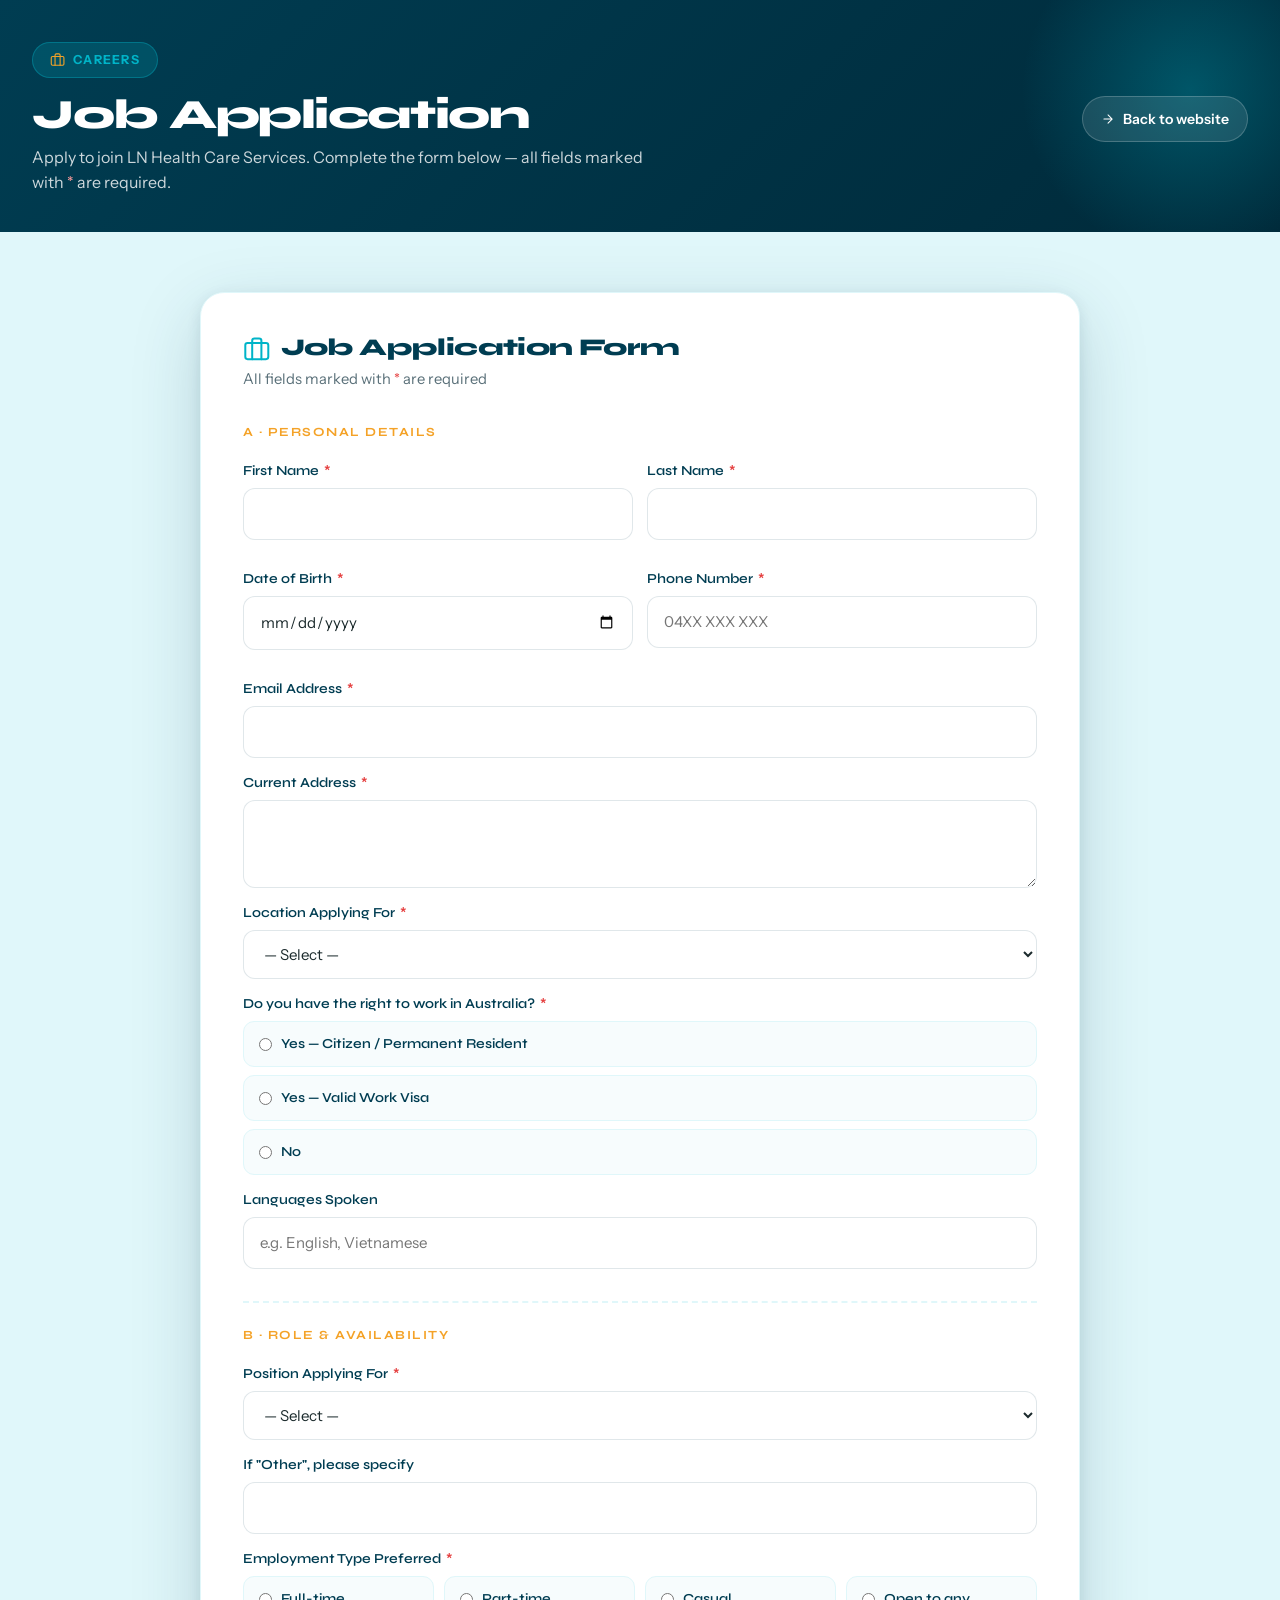
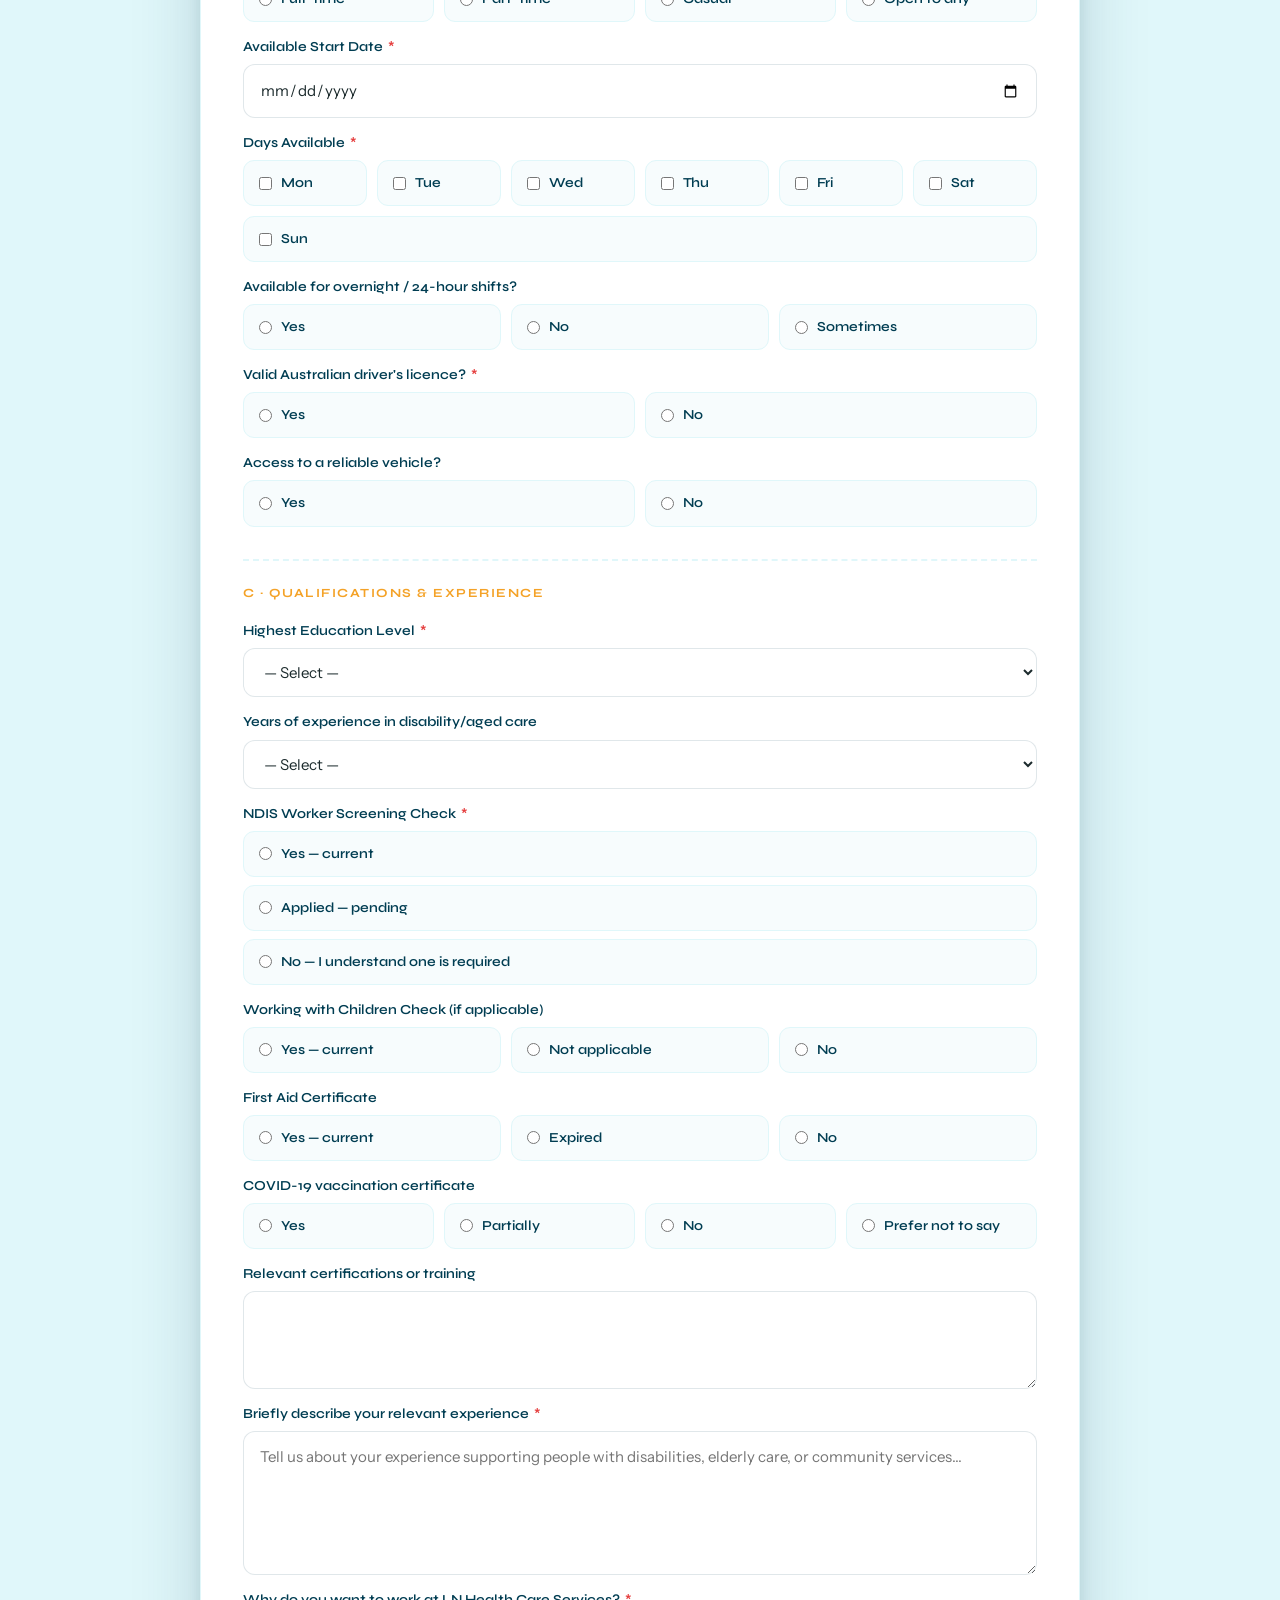
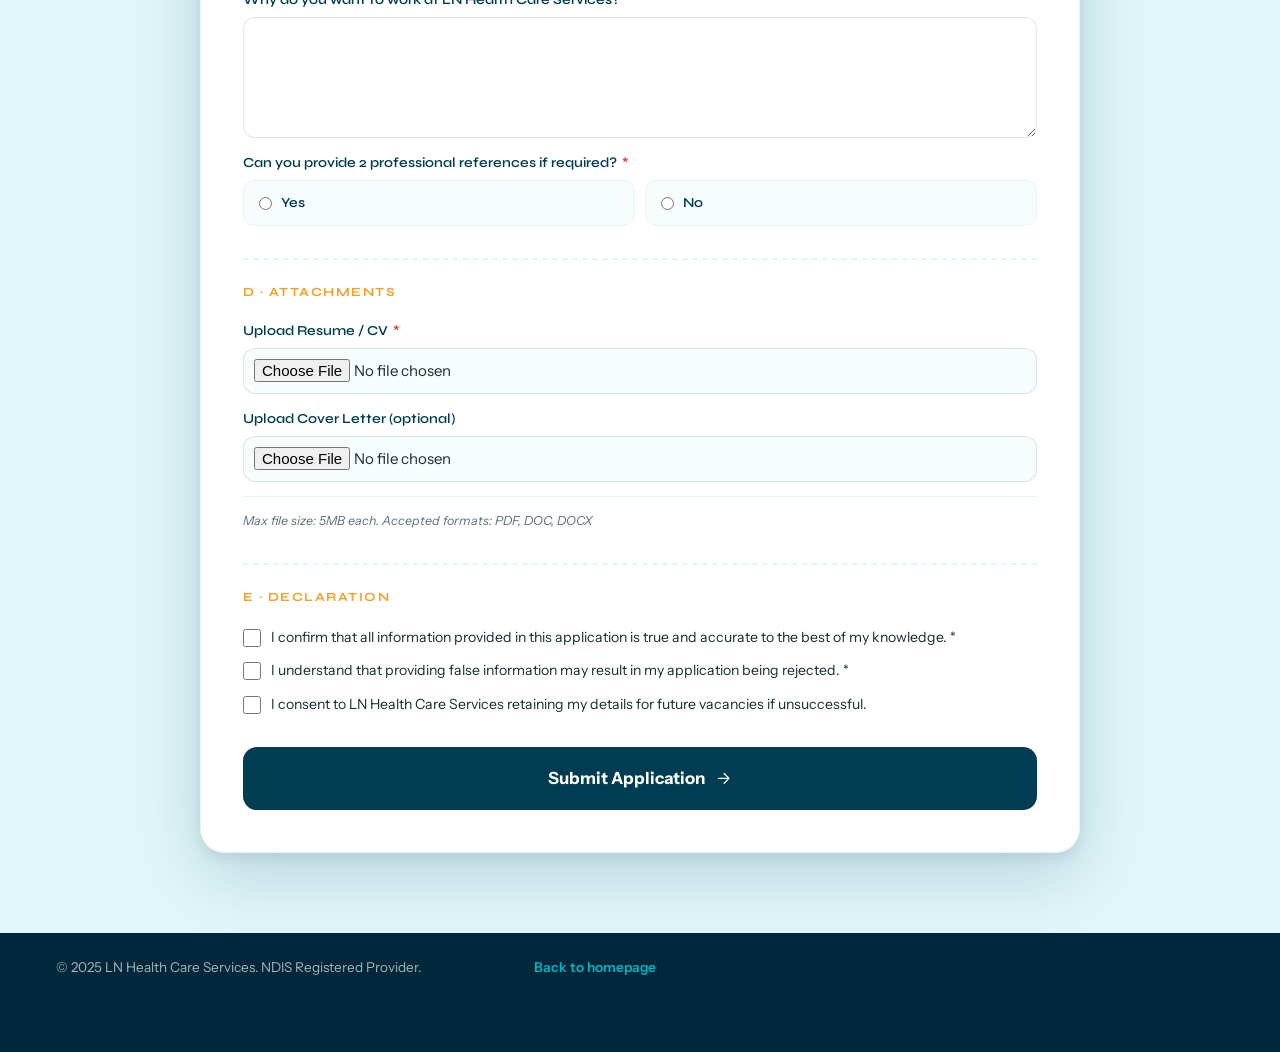
==== apply.html @ 15353b0a "logo colors added" ====
<!DOCTYPE html>
<html lang="en">
<head>
<meta charset="UTF-8" />
<meta name="viewport" content="width=device-width, initial-scale=1.0" />
<meta name="theme-color" content="#003D52" />
<title>Apply to LN Health Care Services | Job Application</title>
<meta name="description" content="Apply to join the LN Health Care Services team — NDIS support workers, coordinators and more across Darwin NT and Perth WA." />
<link rel="preconnect" href="https://fonts.googleapis.com" />
<link rel="preconnect" href="https://fonts.gstatic.com" crossorigin />
<link href="https://fonts.googleapis.com/css2?family=Syne:wght@700;800&family=Instrument+Sans:wght@400;500;600&display=swap" rel="stylesheet" />
<link rel="stylesheet" href="style.css" />
</head>
<body>

<svg class="sprite" aria-hidden="true" focusable="false" xmlns="http://www.w3.org/2000/svg">
  <defs>
    <symbol id="ic-arrow-right" viewBox="0 0 24 24" fill="none" stroke="currentColor" stroke-width="1.75" stroke-linecap="round" stroke-linejoin="round"><path d="M5 12h14M13 5l7 7-7 7"/></symbol>
    <symbol id="ic-arrow-left" viewBox="0 0 24 24" fill="none" stroke="currentColor" stroke-width="1.75" stroke-linecap="round" stroke-linejoin="round"><path d="M19 12H5M12 19l-7-7 7-7"/></symbol>
    <symbol id="ic-briefcase" viewBox="0 0 24 24" fill="none" stroke="currentColor" stroke-width="1.75" stroke-linecap="round" stroke-linejoin="round"><rect x="2" y="7" width="20" height="14" rx="2"/><path d="M16 21V5a2 2 0 0 0-2-2h-4a2 2 0 0 0-2 2v16"/></symbol>
    <symbol id="ic-check" viewBox="0 0 24 24" fill="none" stroke="currentColor" stroke-width="1.75" stroke-linecap="round" stroke-linejoin="round"><path d="M20 6 9 17l-5-5"/></symbol>
    <symbol id="ic-x" viewBox="0 0 24 24" fill="none" stroke="currentColor" stroke-width="1.75" stroke-linecap="round" stroke-linejoin="round"><path d="M18 6 6 18M6 6l12 12"/></symbol>
  </defs>
</svg>

<header class="page-header">
  <div class="container">
    <div>
      <span class="chip"><svg class="ic"><use href="#ic-briefcase"/></svg> Careers</span>
      <h1>Job Application</h1>
      <p>Apply to join LN Health Care Services. Complete the form below — all fields marked with <span style="color:#ff9d9d">*</span> are required.</p>
    </div>
    <a href="index.html" class="page-back"><svg class="ic"><use href="#ic-arrow-left"/></svg> Back to website</a>
  </div>
</header>

<main class="page-main">
  <div class="container">
    <div class="form-card">
      <h3><svg class="ic" style="color:var(--p);font-size:1.15em"><use href="#ic-briefcase"/></svg> Job Application Form</h3>
      <p class="form-sub">All fields marked with <span style="color:#e53e3e">*</span> are required</p>

      <form id="applicationForm"
            action="mailto:admin@lnhealthcareservices.com.au"
            method="POST"
            enctype="multipart/form-data"
            onsubmit="return submitApplication(event)"
            novalidate>
        <input type="hidden" name="_subject" value="New Job Application — LN Health Care Services" />
        <input type="hidden" name="_replyto" id="aRefEmail" value="" />

        <!-- Section A: Personal -->
        <div class="form-sect">
          <span class="form-sect-lbl">A · Personal Details</span>
          <div class="form-row">
            <div class="form-grp"><label>First Name <span class="req">*</span></label><input type="text" name="applicant_first_name" data-req="1" /></div>
            <div class="form-grp"><label>Last Name <span class="req">*</span></label><input type="text" name="applicant_last_name" data-req="1" /></div>
          </div>
          <div class="form-row">
            <div class="form-grp"><label>Date of Birth <span class="req">*</span></label><input type="date" name="applicant_dob" data-req="1" /></div>
            <div class="form-grp"><label>Phone Number <span class="req">*</span></label><input type="tel" name="applicant_phone" data-req="1" data-type="phone" placeholder="04XX XXX XXX" /></div>
          </div>
          <div class="form-grp"><label>Email Address <span class="req">*</span></label><input type="email" name="applicant_email" id="applicantEmailInput" data-req="1" data-type="email" /></div>
          <div class="form-grp"><label>Current Address <span class="req">*</span></label><textarea name="applicant_address" rows="2" data-req="1"></textarea></div>
          <div class="form-grp"><label>Location Applying For <span class="req">*</span></label>
            <select name="location_applying" data-req="1">
              <option value="">— Select —</option>
              <option>Darwin, NT</option>
              <option>Perth, WA</option>
              <option>Both</option>
            </select>
          </div>
          <div class="form-grp">
            <label>Do you have the right to work in Australia? <span class="req">*</span></label>
            <div class="radio-grp col" data-req-radio="right_to_work">
              <label class="opt-label"><input type="radio" name="right_to_work" value="Citizen / PR" /><span>Yes — Citizen / Permanent Resident</span></label>
              <label class="opt-label"><input type="radio" name="right_to_work" value="Work Visa" /><span>Yes — Valid Work Visa</span></label>
              <label class="opt-label"><input type="radio" name="right_to_work" value="No" /><span>No</span></label>
            </div>
          </div>
          <div class="form-grp"><label>Languages Spoken</label><input type="text" name="languages" placeholder="e.g. English, Vietnamese" /></div>
        </div>

        <!-- Section B: Role & Availability -->
        <div class="form-sect">
          <span class="form-sect-lbl">B · Role &amp; Availability</span>
          <div class="form-grp"><label>Position Applying For <span class="req">*</span></label>
            <select name="position" data-req="1">
              <option value="">— Select —</option>
              <option>Support Worker</option>
              <option>Support Coordinator</option>
              <option>Transport Support Worker</option>
              <option>SIL Support Worker</option>
              <option>Other — specify below</option>
            </select>
          </div>
          <div class="form-grp"><label>If "Other", please specify</label><input type="text" name="position_other" /></div>
          <div class="form-grp">
            <label>Employment Type Preferred <span class="req">*</span></label>
            <div class="radio-grp" data-req-radio="employment_type">
              <label class="opt-label"><input type="radio" name="employment_type" value="Full-time" /><span>Full-time</span></label>
              <label class="opt-label"><input type="radio" name="employment_type" value="Part-time" /><span>Part-time</span></label>
              <label class="opt-label"><input type="radio" name="employment_type" value="Casual" /><span>Casual</span></label>
              <label class="opt-label"><input type="radio" name="employment_type" value="Open to any" /><span>Open to any</span></label>
            </div>
          </div>
          <div class="form-grp"><label>Available Start Date <span class="req">*</span></label><input type="date" name="start_date" data-req="1" /></div>
          <div class="form-grp">
            <label>Days Available <span class="req">*</span></label>
            <div class="check-grp" data-req-check="days_available">
              <label class="opt-label"><input type="checkbox" name="days_available" value="Monday" /><span>Mon</span></label>
              <label class="opt-label"><input type="checkbox" name="days_available" value="Tuesday" /><span>Tue</span></label>
              <label class="opt-label"><input type="checkbox" name="days_available" value="Wednesday" /><span>Wed</span></label>
              <label class="opt-label"><input type="checkbox" name="days_available" value="Thursday" /><span>Thu</span></label>
              <label class="opt-label"><input type="checkbox" name="days_available" value="Friday" /><span>Fri</span></label>
              <label class="opt-label"><input type="checkbox" name="days_available" value="Saturday" /><span>Sat</span></label>
              <label class="opt-label"><input type="checkbox" name="days_available" value="Sunday" /><span>Sun</span></label>
            </div>
          </div>
          <div class="form-grp">
            <label>Available for overnight / 24-hour shifts?</label>
            <div class="radio-grp">
              <label class="opt-label"><input type="radio" name="overnight" value="Yes" /><span>Yes</span></label>
              <label class="opt-label"><input type="radio" name="overnight" value="No" /><span>No</span></label>
              <label class="opt-label"><input type="radio" name="overnight" value="Sometimes" /><span>Sometimes</span></label>
            </div>
          </div>
          <div class="form-grp">
            <label>Valid Australian driver's licence? <span class="req">*</span></label>
            <div class="radio-grp" data-req-radio="drivers_licence">
              <label class="opt-label"><input type="radio" name="drivers_licence" value="Yes" /><span>Yes</span></label>
              <label class="opt-label"><input type="radio" name="drivers_licence" value="No" /><span>No</span></label>
            </div>
          </div>
          <div class="form-grp">
            <label>Access to a reliable vehicle?</label>
            <div class="radio-grp">
              <label class="opt-label"><input type="radio" name="own_vehicle" value="Yes" /><span>Yes</span></label>
              <label class="opt-label"><input type="radio" name="own_vehicle" value="No" /><span>No</span></label>
            </div>
          </div>
        </div>

        <!-- Section C: Qualifications -->
        <div class="form-sect">
          <span class="form-sect-lbl">C · Qualifications &amp; Experience</span>
          <div class="form-grp"><label>Highest Education Level <span class="req">*</span></label>
            <select name="education" data-req="1">
              <option value="">— Select —</option>
              <option>High School</option>
              <option>Certificate III in Individual Support</option>
              <option>Certificate IV in Disability</option>
              <option>Diploma</option>
              <option>Bachelor's Degree</option>
              <option>Other</option>
            </select>
          </div>
          <div class="form-grp"><label>Years of experience in disability/aged care</label>
            <select name="experience_years">
              <option value="">— Select —</option>
              <option>No experience — willing to learn</option>
              <option>Less than 1 year</option>
              <option>1–2 years</option>
              <option>3–5 years</option>
              <option>5+ years</option>
            </select>
          </div>
          <div class="form-grp">
            <label>NDIS Worker Screening Check <span class="req">*</span></label>
            <div class="radio-grp col" data-req-radio="ndis_check">
              <label class="opt-label"><input type="radio" name="ndis_check" value="Yes — current" /><span>Yes — current</span></label>
              <label class="opt-label"><input type="radio" name="ndis_check" value="Applied — pending" /><span>Applied — pending</span></label>
              <label class="opt-label"><input type="radio" name="ndis_check" value="No — understand required" /><span>No — I understand one is required</span></label>
            </div>
          </div>
          <div class="form-grp">
            <label>Working with Children Check (if applicable)</label>
            <div class="radio-grp">
              <label class="opt-label"><input type="radio" name="wwc_check" value="Yes — current" /><span>Yes — current</span></label>
              <label class="opt-label"><input type="radio" name="wwc_check" value="Not applicable" /><span>Not applicable</span></label>
              <label class="opt-label"><input type="radio" name="wwc_check" value="No" /><span>No</span></label>
            </div>
          </div>
          <div class="form-grp">
            <label>First Aid Certificate</label>
            <div class="radio-grp">
              <label class="opt-label"><input type="radio" name="first_aid" value="Yes — current" /><span>Yes — current</span></label>
              <label class="opt-label"><input type="radio" name="first_aid" value="Expired" /><span>Expired</span></label>
              <label class="opt-label"><input type="radio" name="first_aid" value="No" /><span>No</span></label>
            </div>
          </div>
          <div class="form-grp">
            <label>COVID-19 vaccination certificate</label>
            <div class="radio-grp">
              <label class="opt-label"><input type="radio" name="covid_vac" value="Yes" /><span>Yes</span></label>
              <label class="opt-label"><input type="radio" name="covid_vac" value="Partial" /><span>Partially</span></label>
              <label class="opt-label"><input type="radio" name="covid_vac" value="No" /><span>No</span></label>
              <label class="opt-label"><input type="radio" name="covid_vac" value="Prefer not to say" /><span>Prefer not to say</span></label>
            </div>
          </div>
          <div class="form-grp"><label>Relevant certifications or training</label><textarea name="certifications" rows="3"></textarea></div>
          <div class="form-grp"><label>Briefly describe your relevant experience <span class="req">*</span></label><textarea name="experience_desc" rows="5" data-req="1" placeholder="Tell us about your experience supporting people with disabilities, elderly care, or community services..."></textarea></div>
          <div class="form-grp"><label>Why do you want to work at LN Health Care Services? <span class="req">*</span></label><textarea name="motivation" rows="4" data-req="1"></textarea></div>
          <div class="form-grp">
            <label>Can you provide 2 professional references if required? <span class="req">*</span></label>
            <div class="radio-grp" data-req-radio="references_avail">
              <label class="opt-label"><input type="radio" name="references_avail" value="Yes" /><span>Yes</span></label>
              <label class="opt-label"><input type="radio" name="references_avail" value="No" /><span>No</span></label>
            </div>
          </div>
        </div>

        <!-- Section D: Attachments -->
        <div class="form-sect">
          <span class="form-sect-lbl">D · Attachments</span>
          <div class="form-grp"><label>Upload Resume / CV <span class="req">*</span></label><input type="file" name="resume" data-req="1" data-file="1" accept=".pdf,.doc,.docx" /></div>
          <div class="form-grp"><label>Upload Cover Letter (optional)</label><input type="file" name="cover_letter" data-file="1" accept=".pdf,.doc,.docx" /></div>
          <p class="privacy-stmt">Max file size: 5MB each. Accepted formats: PDF, DOC, DOCX</p>
        </div>

        <!-- Section E: Declaration -->
        <div class="form-sect">
          <span class="form-sect-lbl">E · Declaration</span>
          <div class="consent-grp">
            <label class="consent"><input type="checkbox" name="decl_truthful" data-req="1" /><span>I confirm that all information provided in this application is true and accurate to the best of my knowledge. <span class="req">*</span></span></label>
            <label class="consent"><input type="checkbox" name="decl_rejection" data-req="1" /><span>I understand that providing false information may result in my application being rejected. <span class="req">*</span></span></label>
            <label class="consent"><input type="checkbox" name="decl_retain" /><span>I consent to LN Health Care Services retaining my details for future vacancies if unsuccessful.</span></label>
          </div>
        </div>

        <button type="submit" class="form-submit">Submit Application <svg class="ic"><use href="#ic-arrow-right"/></svg></button>
      </form>

      <div class="success-msg" id="applicationSuccess" role="status" aria-live="polite">
        <div class="success-ic"><svg class="ic"><use href="#ic-check"/></svg></div>
        <h4>Application Submitted!</h4>
        <p>Thank you for applying to LN Health Care Services. We will review your application and reach out within 5–7 business days. You can close this tab.</p>
        <span class="ref" id="appRef">Application Reference: LN-APP-000000</span>
      </div>
    </div>
  </div>
</main>

<footer class="page-foot">
  <div class="container">© 2025 LN Health Care Services. NDIS Registered Provider. <a href="index.html">Back to homepage</a></div>
</footer>

<script src="script.js" defer></script>
</body>
</html>
---- style.css ----
/* =========================================================
   DESIGN TOKENS
   Brand palette:
     Primary teal #00B4C8 · Deep Navy Teal #003D52 (dark sections)
     Backgrounds Warm White #F7FCFD + Soft Mint #E0F7FA
     CTA Coral #FF6B6B · Gold #F4A227 (badges/NDIS) · Charcoal #1C2B2D
========================================================= */
:root{
  --g:#003D52;        /* Deep Navy Teal — dark sections, primary buttons */
  --g2:#005f7d;       /* Mid navy — hover */
  --g3:#00B4C8;       /* Logo teal — accent */
  --p:#00B4C8;        /* Primary brand teal */
  --p2:#33c4d4;       /* Lighter teal — hover */
  --a:#F4A227;        /* Gold — badges / NDIS */
  --a2:#ffc266;
  --a3:#fff0cc;
  --cta:#FF6B6B;      /* Coral CTA */
  --cta2:#ff8e8e;     /* Hover coral */
  --c:#F7FCFD;        /* Warm White background */
  --cd:#E0F7FA;       /* Soft Mint background */
  --cb:#C5EFF4;       /* Deeper mint */
  --dk:#1C2B2D;       /* Charcoal text */
  --mt:#5a7079;       /* Muted text */
  --wh:#ffffff;
  --r:16px;
  --sh-xs:0 1px 2px rgba(0,61,82,.04), 0 2px 8px rgba(0,61,82,.05);
  --sh:0 2px 6px rgba(0,61,82,.06), 0 12px 40px rgba(0,61,82,.10);
  --sh2:0 4px 14px rgba(0,61,82,.10), 0 22px 70px rgba(0,61,82,.18);
  --sh3:0 30px 90px rgba(0,61,82,.24);
  --ring:0 0 0 1px rgba(0,61,82,.07);
  --ease:cubic-bezier(.16,1,.3,1);
  --fs:clamp(2.8rem, 5.5vw, 5.2rem);
}

/* =========================================================
   ICON SYSTEM
========================================================= */
.ic{
  width:1em;height:1em;flex-shrink:0;vertical-align:-.14em;
  fill:none;stroke:currentColor;stroke-width:1.75;
  stroke-linecap:round;stroke-linejoin:round;
  display:inline-block;
}
.ic-lg{width:1.4em;height:1.4em}
.ic-xl{font-size:1.6rem}
svg.sprite{position:absolute;width:0;height:0;overflow:hidden}

/* =========================================================
   RESET
========================================================= */
*,*::before,*::after{box-sizing:border-box;margin:0;padding:0}
html{scroll-behavior:smooth;scroll-padding-top:120px}
body{
  font-family:'Instrument Sans',system-ui,-apple-system,sans-serif;
  font-size:16px;
  line-height:1.6;
  color:var(--dk);
  background:var(--c);
  overflow-x:hidden;
  -webkit-font-smoothing:antialiased;
}
img{max-width:100%;display:block;height:auto}
a{color:inherit;text-decoration:none}
button{font:inherit;cursor:pointer;border:none;background:none;color:inherit}
input,select,textarea{font:inherit;color:inherit}
ul{list-style:none}

/* Accessibility helpers */
body.hc{filter:contrast(1.6) grayscale(.3)}
body.fs-lg{font-size:19px}
.skip-link{
  position:absolute;left:-999px;top:0;background:var(--g);color:#fff;
  padding:12px 20px;z-index:9999;border-radius:0 0 8px 0;font-weight:600;
}
.skip-link:focus{left:0}

/* Focus indicators */
:focus-visible{outline:2.5px solid var(--a);outline-offset:3px;border-radius:6px}
.btn:focus-visible{outline-offset:4px}

/* =========================================================
   TYPOGRAPHY
========================================================= */
h1,h2,h3,h4{font-family:'Syne',sans-serif;font-weight:800;color:var(--g);line-height:1.12;letter-spacing:-.025em}
h1{font-size:var(--fs);letter-spacing:-.035em}
h2{font-size:clamp(2rem,3.8vw,3.2rem);letter-spacing:-.03em}
h3{font-size:clamp(1.4rem,2.2vw,1.85rem)}
h4{font-size:1.15rem;font-weight:700}
p{color:var(--mt);font-size:1rem}
.gold{color:var(--a);position:relative}
.gold-u{color:var(--a);position:relative;display:inline-block}
.gold-u::after{
  content:"";position:absolute;left:0;right:0;bottom:.06em;height:.18em;
  background:var(--a2);opacity:.55;z-index:-1;border-radius:6px;
}

/* =========================================================
   SHARED COMPONENTS
========================================================= */
.container{max-width:1280px;margin:0 auto;padding:0 32px}
section{padding:100px 0;position:relative}
.chip{
  display:inline-flex;align-items:center;gap:8px;
  padding:8px 18px;background:var(--a3);color:var(--g);
  border-radius:999px;font-size:.78rem;font-weight:700;
  text-transform:uppercase;letter-spacing:.1em;margin-bottom:22px;
  box-shadow:inset 0 0 0 1px rgba(244,162,39,.25);
}
.chip .ic{font-size:.95rem;color:var(--a)}
.chip.dark{background:rgba(244,162,39,.14);color:var(--a2);box-shadow:inset 0 0 0 1px rgba(244,162,39,.25)}
.btn{
  display:inline-flex;align-items:center;justify-content:center;gap:10px;
  padding:16px 30px;border-radius:999px;font-weight:600;
  font-size:.95rem;letter-spacing:.005em;
  transition:transform .4s var(--ease), background .3s var(--ease), box-shadow .4s var(--ease), color .25s ease;
  cursor:pointer;border:1.5px solid transparent;will-change:transform;
}
.btn .ic{font-size:1.05rem;transition:transform .35s var(--ease)}
.btn:hover .ic{transform:translateX(3px)}
.btn-p{background:var(--g);color:#fff;box-shadow:0 6px 18px rgba(0,61,82,.22)}
.btn-p:hover{background:var(--g2);transform:translateY(-3px);box-shadow:0 18px 42px rgba(0,61,82,.32)}
/* Coral CTA — high-urgency: Refer / Apply */
.btn-g{background:var(--cta);color:#fff;box-shadow:0 6px 18px rgba(255,107,107,.32)}
.btn-g:hover{background:var(--cta2);transform:translateY(-3px);box-shadow:0 18px 42px rgba(255,107,107,.42)}
.btn-cta{background:var(--cta);color:#fff;box-shadow:0 6px 18px rgba(255,107,107,.32)}
.btn-cta:hover{background:var(--cta2);transform:translateY(-3px);box-shadow:0 18px 42px rgba(255,107,107,.42)}
/* Brand teal button — secondary brand action */
.btn-t{background:var(--p);color:#fff;box-shadow:0 6px 18px rgba(0,180,200,.30)}
.btn-t:hover{background:var(--p2);transform:translateY(-3px);box-shadow:0 18px 42px rgba(0,180,200,.42)}
.btn-o{background:transparent;color:var(--g);border-color:var(--g)}
.btn-o:hover{background:var(--g);color:#fff;transform:translateY(-3px);box-shadow:0 18px 42px rgba(0,61,82,.22)}
.btn-w{background:#fff;color:var(--g);box-shadow:0 6px 18px rgba(0,0,0,.1)}
.btn-w:hover{background:var(--cd);transform:translateY(-3px)}

/* =========================================================
   ANIMATIONS
========================================================= */
@keyframes fadeUp{from{opacity:0;transform:translateY(32px)}to{opacity:1;transform:translateY(0)}}
@keyframes fadeIn{from{opacity:0}to{opacity:1}}
@keyframes float{0%,100%{transform:translateY(0)}50%{transform:translateY(-10px)}}
@keyframes pulse2{0%,100%{box-shadow:0 0 0 0 rgba(244,162,39,.5)}50%{box-shadow:0 0 0 14px rgba(244,162,39,0)}}
@keyframes countUp{from{opacity:0;transform:scale(.8)}to{opacity:1;transform:scale(1)}}
@keyframes spin{to{transform:rotate(360deg)}}

.reveal{opacity:0;transform:translateY(28px);transition:opacity .9s cubic-bezier(.16,1,.3,1),transform .9s cubic-bezier(.16,1,.3,1)}
.reveal.on{opacity:1;transform:none}

/* =========================================================
   ACCESSIBILITY TOOLBAR
========================================================= */
.a11y{
  position:fixed;right:0;top:50%;transform:translateY(-50%);
  z-index:998;display:flex;flex-direction:column;gap:6px;
}
.a11y button{
  width:44px;height:44px;border-radius:14px 0 0 14px;
  background:var(--g);color:var(--a);font-size:18px;
  display:flex;align-items:center;justify-content:center;
  transition:all .3s;box-shadow:0 4px 12px rgba(0,0,0,.2);
}
.a11y button:hover{background:var(--g2);transform:translateX(-4px);color:var(--a2)}

/* =========================================================
   TOP BAR
========================================================= */
.topbar{
  background:var(--g);color:rgba(255,255,255,.85);
  font-size:.8rem;padding:10px 0;
}
.topbar .container{display:flex;justify-content:space-between;align-items:center;flex-wrap:wrap;gap:12px}
.tb-l{display:flex;gap:22px;flex-wrap:wrap}
.tb-l a{display:inline-flex;align-items:center;gap:6px;transition:color .3s}
.tb-l a:hover{color:var(--a)}
.tb-r{display:flex;gap:14px;align-items:center}
.lang-sel{
  background:rgba(255,255,255,.1);color:#fff;border:1px solid rgba(255,255,255,.2);
  padding:5px 10px;border-radius:6px;font-size:.78rem;
}
.lang-sel option{color:#000}
.pill{
  background:var(--a);color:var(--g);padding:5px 14px;
  border-radius:999px;font-weight:700;font-size:.72rem;letter-spacing:.06em;
  display:inline-flex;align-items:center;gap:6px;
}

/* =========================================================
   NAVIGATION
========================================================= */
.nav{
  position:sticky;top:0;z-index:100;
  background:rgba(247,252,253,.95);backdrop-filter:blur(14px);-webkit-backdrop-filter:blur(14px);
  transition:box-shadow .35s,background .35s;
}
.nav.sc{box-shadow:0 8px 32px rgba(0,0,0,.08);background:rgba(247,252,253,.98)}
.nav .container{display:flex;justify-content:space-between;align-items:center;padding:18px 32px}
.logo{display:flex;align-items:center;gap:12px;font-family:'Syne',sans-serif}
.logo-mk{
  width:46px;height:46px;background:linear-gradient(135deg,var(--g) 0%, var(--g2) 100%);color:var(--a);
  border-radius:13px;display:flex;align-items:center;justify-content:center;
  font-weight:800;font-size:1.05rem;letter-spacing:-.02em;
  box-shadow:0 4px 14px rgba(0,61,82,.18), inset 0 1px 0 rgba(255,255,255,.08);
}
.logo-tx{font-weight:800;color:var(--g);font-size:1.05rem;line-height:1.1}
.logo-tx small{display:block;font-weight:500;color:var(--mt);font-size:.7rem;font-family:'Instrument Sans',sans-serif;letter-spacing:.04em}

.nav-l{display:flex;gap:6px;align-items:center}
.nav-l a, .nav-l .nav-li > button{
  padding:10px 16px;border-radius:10px;font-weight:500;font-size:.94rem;
  transition:all .3s;color:var(--dk);position:relative;
}
.nav-l a:hover, .nav-l .nav-li > button:hover{background:var(--cd);color:var(--g)}
.nav-li{position:relative}
.nav-li > button{display:inline-flex;align-items:center;gap:5px}
.dd{
  position:absolute;top:calc(100% + 8px);left:0;
  background:#fff;border-radius:14px;box-shadow:var(--sh2);
  padding:10px;min-width:280px;opacity:0;visibility:hidden;
  transform:translateY(-8px);transition:all .25s;border:1px solid var(--cd);
}
.nav-li:hover .dd{opacity:1;visibility:visible;transform:translateY(0)}
.dd a{
  display:flex;align-items:center;gap:10px;padding:10px 12px;
  border-radius:8px;font-size:.9rem;font-weight:500;
}
.dd a:hover{background:var(--cd);color:var(--g)}
.dd a .ic{color:var(--g);font-size:1.05rem}

.nav-cta{display:flex;align-items:center;gap:10px}
.nav-cta .btn{padding:12px 22px;font-size:.88rem}

.hamb{display:none;width:44px;height:44px;flex-direction:column;justify-content:center;align-items:center;gap:5px;border-radius:10px;background:var(--g);color:#fff}
.hamb span{display:block;width:22px;height:2px;background:#fff;border-radius:1px;transition:all .3s}

/* Mobile nav overlay */
.mob-nav{
  position:fixed;inset:0;background:var(--g);z-index:999;
  display:flex;flex-direction:column;padding:30px 28px;
  transform:translateX(100%);transition:transform .35s ease;
  overflow-y:auto;
}
.mob-nav.open{transform:translateX(0)}
.mob-nav-top{display:flex;justify-content:space-between;align-items:center;margin-bottom:30px}
.mob-nav-top .logo-tx{color:var(--a)}
.mob-nav-top .logo-tx small{color:rgba(255,255,255,.6)}
.mob-cl{
  width:44px;height:44px;border-radius:10px;background:rgba(255,255,255,.12);
  color:#fff;font-size:22px;display:flex;align-items:center;justify-content:center;
}
.mob-nav a{
  color:#fff;font-size:1.3rem;font-family:'Syne',sans-serif;font-weight:700;
  padding:16px 0;border-bottom:1px solid rgba(255,255,255,.1);display:block;
}
.mob-nav .btn{margin-top:24px;justify-content:center}
.mob-nav .mob-contact{margin-top:auto;padding-top:24px;color:rgba(255,255,255,.7);font-size:.9rem}
.mob-nav .mob-contact a{font-size:.9rem;font-family:inherit;font-weight:500;border:none;padding:6px 0}

/* =========================================================
   HERO
========================================================= */
.hero{
  padding:80px 0 110px;position:relative;overflow:hidden;
  background:radial-gradient(ellipse at 100% 0%, rgba(244,162,39,.15) 0%, transparent 55%);
}
.hero::before{
  content:"";position:absolute;left:5%;bottom:8%;width:200px;height:200px;
  background-image:radial-gradient(var(--mt) 1.4px, transparent 1.4px);
  background-size:18px 18px;opacity:.18;border-radius:50%;
  pointer-events:none;
}
.hero .container{display:grid;grid-template-columns:1.05fr 1fr;gap:60px;align-items:center;position:relative;z-index:1}

.hero-l{animation:fadeUp .9s ease both}
.hero-l h1{margin:14px 0 24px}
.hero-l .lead{font-size:1.13rem;color:var(--mt);max-width:540px;margin-bottom:36px;line-height:1.65}
.hero-cta{display:flex;flex-wrap:wrap;gap:14px;margin-bottom:50px}

.trust{display:flex;align-items:center;gap:18px}
.avs{display:flex}
.av{
  width:46px;height:46px;border-radius:50%;border:3px solid var(--c);
  background:var(--g);color:var(--a);font-weight:700;font-size:.85rem;
  display:flex;align-items:center;justify-content:center;margin-left:-14px;
}
.av:first-child{margin-left:0}
.av:nth-child(2){background:var(--g2)}
.av:nth-child(3){background:var(--a);color:var(--g)}
.av:nth-child(4){background:var(--g3);color:#fff}
.trust-tx{font-weight:700;color:var(--g);font-size:.95rem;line-height:1.3}
.trust-tx small{display:block;font-weight:500;color:var(--mt);font-size:.8rem}

.hero-r{position:relative;animation:fadeUp 1.05s .15s ease both}
.hero-img-wrap{
  position:relative;border-radius:24px 24px 80px 24px;overflow:hidden;
  box-shadow:var(--sh2);
}
.hero-img-wrap img{width:100%;height:600px;object-fit:cover}
.hero-fcard{
  position:absolute;background:#fff;border-radius:18px;padding:18px 22px;
  box-shadow:var(--sh2);display:flex;align-items:center;gap:14px;
  animation:float 4s ease-in-out infinite;
}
.fc-1{bottom:24px;left:-22px;animation-delay:.5s}
.fc-1 .fc-ic{width:44px;height:44px;border-radius:12px;background:var(--a3);color:var(--g);display:flex;align-items:center;justify-content:center;font-size:22px}
.fc-1 strong{display:block;color:var(--g);font-family:'Syne',sans-serif;font-size:.95rem}
.fc-1 small{color:var(--mt);font-size:.78rem}
.fc-2{top:30px;right:-20px;animation-delay:1s;text-align:center;padding:16px 24px}
.fc-2 .num{display:block;font-family:'Syne',sans-serif;color:var(--a);font-size:1.9rem;font-weight:800;line-height:1}
.fc-2 small{color:var(--mt);font-size:.78rem;font-weight:600}
.fc-3{
  position:absolute;top:50%;right:-12px;background:var(--a);color:var(--g);
  padding:9px 18px;border-radius:999px;font-weight:700;font-size:.82rem;
  animation:pulse2 2.5s infinite;display:inline-flex;align-items:center;gap:6px;
}

/* =========================================================
   STAT STRIP
========================================================= */
.stats{background:var(--g);padding:80px 0;color:#fff}
.stats .container{display:grid;grid-template-columns:repeat(4,1fr);gap:0}
.stat-c{padding:0 30px;text-align:center;border-right:1px solid rgba(255,255,255,.12)}
.stat-c:last-child{border-right:none}
.stat-c .n{
  font-family:'Syne',sans-serif;font-weight:800;
  font-size:clamp(2.5rem,4vw,3.6rem);color:var(--a);line-height:1;
  display:block;margin-bottom:10px;
}
.stat-c .l{font-size:.9rem;color:rgba(255,255,255,.75);font-weight:500}

/* =========================================================
   ABOUT
========================================================= */
.about .container{display:grid;grid-template-columns:1fr 1fr;gap:70px;align-items:center}
.about-img{position:relative}
.about-img .main-img{
  width:100%;height:540px;object-fit:cover;border-radius:24px;box-shadow:var(--sh2);
}
.about-img .accent-img{
  position:absolute;bottom:-40px;right:-30px;width:230px;height:230px;
  object-fit:cover;border-radius:18px;border:6px solid var(--c);box-shadow:var(--sh2);
}
.about-img .deco{
  position:absolute;top:-20px;left:-20px;width:90px;height:90px;
  background:var(--a);border-radius:50%;opacity:.85;animation:float 5s ease-in-out infinite;
  z-index:-1;
}
.about-r h2{margin-bottom:22px}
.about-r p{margin-bottom:18px;line-height:1.75}
.values{display:flex;flex-wrap:wrap;gap:10px;margin:28px 0 36px}
.val-pill{
  display:inline-flex;align-items:center;gap:7px;
  padding:9px 18px;background:var(--cd);color:var(--g);
  border-radius:999px;font-size:.88rem;font-weight:600;
  transition:all .3s;cursor:default;
}
.val-pill .ic{color:var(--g2);font-size:1.05rem}
.val-pill:hover{background:var(--g);color:var(--a)}
.val-pill:hover .ic{color:var(--a)}
.feat{display:flex;gap:18px;margin-bottom:20px;align-items:flex-start}
.feat-ic{
  width:50px;height:50px;flex-shrink:0;border-radius:14px;
  background:var(--a3);color:var(--g);font-size:22px;
  display:flex;align-items:center;justify-content:center;
}
.feat h4{margin-bottom:4px}
.feat p{font-size:.92rem}
.about-r .btn{margin-top:20px}

/* =========================================================
   NDIS GUIDE
========================================================= */
.guide{background:var(--cd)}
.guide-head{text-align:center;max-width:760px;margin:0 auto 50px}
.guide-head h2{margin-bottom:16px}
.tabs{
  display:flex;flex-wrap:wrap;gap:10px;justify-content:center;
  margin-bottom:50px;background:#fff;padding:10px;border-radius:18px;
  box-shadow:var(--sh);max-width:780px;margin-left:auto;margin-right:auto;
}
.tab-btn{
  padding:13px 22px;border-radius:12px;font-weight:600;
  color:var(--g);font-size:.93rem;transition:all .3s;flex:1;min-width:160px;
}
.tab-btn:hover{background:var(--cd)}
.tab-btn.active{background:var(--g);color:#fff}
.tab-pan{display:none}
.tab-pan.active{display:grid;animation:fadeIn .5s ease}
.tab-pan{grid-template-columns:1fr 1fr;gap:50px;align-items:center;background:#fff;padding:50px;border-radius:24px;box-shadow:var(--sh)}
.tab-pan img{width:100%;height:380px;object-fit:cover;border-radius:18px}
.tab-pan h3{margin-bottom:14px}
.tab-pan p{margin-bottom:18px}
.steps{margin:24px 0}
.step{display:flex;gap:14px;margin-bottom:14px;align-items:flex-start}
.step-n{
  width:34px;height:34px;flex-shrink:0;border-radius:50%;
  background:var(--g);color:var(--a);font-weight:700;font-size:.85rem;
  display:flex;align-items:center;justify-content:center;
}
.step-tx{padding-top:5px}
.step-tx strong{color:var(--g);font-family:'Syne',sans-serif}
.step-tx p{font-size:.9rem;margin:2px 0 0}
.crit{display:flex;align-items:flex-start;gap:12px;margin-bottom:14px}
.crit::before{content:"";flex-shrink:0;margin-top:3px;width:20px;height:20px;background:var(--a3);border-radius:50%;
  background-image:url("data:image/svg+xml;utf8,<svg xmlns='http://www.w3.org/2000/svg' viewBox='0 0 24 24' fill='none' stroke='%23003D52' stroke-width='3' stroke-linecap='round' stroke-linejoin='round'><polyline points='20 6 9 17 4 12'/></svg>");
  background-repeat:no-repeat;background-position:center;background-size:13px 13px;}
.crit-tx strong{color:var(--g);font-family:'Syne',sans-serif;font-size:1rem;display:inline-flex;align-items:center;gap:8px}
.dot{display:inline-block;width:10px;height:10px;border-radius:50%;flex-shrink:0}
.dot-g{background:var(--g3)}
.dot-y{background:var(--a)}
.dot-b{background:#2d6a9f}
.crit-tx p{font-size:.9rem;margin:2px 0 0}

/* =========================================================
   ELIGIBILITY CHECK
========================================================= */
.elig{background:var(--g);color:#fff;position:relative;overflow:hidden}
.elig::before{
  content:"";position:absolute;right:-100px;top:-100px;width:400px;height:400px;
  background:radial-gradient(circle, rgba(244,162,39,.18), transparent 70%);
}
.elig .container{display:grid;grid-template-columns:1fr 1fr;gap:60px;align-items:start;position:relative;z-index:1}
.elig h2{color:#fff}
.elig p{color:rgba(255,255,255,.78)}
.elig .chip{background:rgba(244,162,39,.18);color:var(--a2)}
.elig-crit{margin:32px 0}
.elig-crit .e-card{
  background:rgba(255,255,255,.06);border:1px solid rgba(255,255,255,.12);
  padding:18px 22px;border-radius:16px;margin-bottom:14px;
  display:flex;align-items:center;gap:16px;
}
.e-card .ck{
  width:36px;height:36px;flex-shrink:0;border-radius:50%;background:var(--a);
  color:var(--g);font-weight:800;display:flex;align-items:center;justify-content:center;font-size:1rem;
}
.e-card span{color:#fff;font-weight:500}
.elig-disc{font-size:.85rem;color:rgba(255,255,255,.6);font-style:italic}

.quiz{
  background:#fff;color:var(--dk);padding:40px;border-radius:24px;box-shadow:var(--sh2);
}
.quiz h3{font-size:1.3rem;margin-bottom:8px}
.quiz-prog{height:8px;background:var(--cd);border-radius:999px;margin:20px 0 28px;overflow:hidden}
.quiz-prog .bar{height:100%;background:var(--a);border-radius:999px;width:25%;transition:width .5s ease}
.quiz-q{display:none}
.quiz-q.active{display:block;animation:fadeIn .4s}
.quiz-q .q-tx{font-size:1.05rem;color:var(--g);font-weight:600;margin-bottom:22px;font-family:'Syne',sans-serif}
.q-opts{display:flex;flex-direction:column;gap:10px}
.q-opt{
  padding:14px 22px;background:var(--c);border:2px solid var(--cd);
  border-radius:12px;font-weight:600;color:var(--g);text-align:left;
  transition:all .3s;display:inline-flex;align-items:center;gap:8px;
}
.q-opt:hover{border-color:var(--g);background:#fff}
.quiz-res{display:none;text-align:center;padding:14px 0}
.quiz-res.active{display:block;animation:fadeIn .5s}
.quiz-res-ic{
  width:72px;height:72px;border-radius:50%;background:var(--a3);color:var(--g);
  display:inline-flex;align-items:center;justify-content:center;font-size:32px;
  margin-bottom:18px;
}
.quiz-res-ic.alert{background:#fdebd9;color:#c94a1a}
.quiz-res-ic.warn{background:#fff3d6;color:#9a6a0d}
.q-opt .ic{font-size:1.05rem;margin-right:4px;color:var(--g3)}
.q-opt .ic-no{color:#c94a1a}
.quiz-res h4{font-size:1.4rem;color:var(--g);margin-bottom:10px}
.quiz-res p{margin-bottom:24px}
.quiz-res .btn{width:100%;justify-content:center}

/* =========================================================
   SERVICES
========================================================= */
.svc-head{text-align:center;max-width:680px;margin:0 auto 30px}
.svc-filter{display:flex;justify-content:center;flex-wrap:wrap;gap:10px;margin-bottom:50px}
.svc-filter button{
  padding:11px 22px;border-radius:999px;background:var(--cd);color:var(--g);
  font-weight:600;font-size:.9rem;transition:all .3s;
}
.svc-filter button:hover{background:var(--g);color:#fff}
.svc-filter button.active{background:var(--g);color:#fff}
.svc-grid{display:grid;grid-template-columns:repeat(4,1fr);gap:24px}
.svc-card{
  background:#fff;border-radius:22px;overflow:hidden;
  box-shadow:var(--sh);transition:transform .55s var(--ease), box-shadow .55s var(--ease);
  display:flex;flex-direction:column;border:1px solid rgba(0,61,82,.04);
}
.svc-card:hover{transform:translateY(-10px);box-shadow:var(--sh3)}
.svc-card .img{height:200px;overflow:hidden;position:relative}
.svc-card .img img{width:100%;height:100%;object-fit:cover;transition:transform .8s}
.svc-card:hover .img img{transform:scale(1.08)}
.svc-card .tag{
  position:absolute;top:14px;left:14px;background:var(--a);color:var(--g);
  padding:5px 12px;border-radius:999px;font-size:.72rem;font-weight:700;letter-spacing:.04em;text-transform:uppercase;
}
.svc-body{padding:26px;flex:1;display:flex;flex-direction:column}
.svc-ic{
  width:48px;height:48px;border-radius:14px;background:var(--a3);color:var(--g);
  display:inline-flex;align-items:center;justify-content:center;font-size:22px;
  margin-bottom:14px;transition:all .35s var(--ease);
}
.svc-card:hover .svc-ic{background:var(--g);color:var(--a)}
.svc-card h4{margin-bottom:8px;color:var(--g)}
.svc-card p{font-size:.9rem;flex:1;margin-bottom:16px}
.svc-link{
  color:var(--g);font-weight:700;font-size:.9rem;display:inline-flex;align-items:center;gap:8px;
  transition:gap .3s var(--ease), color .25s ease;letter-spacing:.01em;
}
.svc-link .ic{font-size:.95rem;transition:transform .35s var(--ease)}
.svc-link:hover{color:var(--a)}
.svc-link:hover .ic{transform:translateX(4px)}

/* =========================================================
   WHY CHOOSE
========================================================= */
.why{background:var(--cd)}
.why .container{display:grid;grid-template-columns:1fr 1fr;gap:70px;align-items:center}
.why-grid{display:grid;grid-template-columns:1fr 1fr;gap:14px;margin:28px 0}
.why-card{
  background:#fff;padding:24px;border-radius:18px;
  transition:transform .45s var(--ease), background .35s ease, color .25s ease, box-shadow .45s var(--ease);
  border:1px solid rgba(0,61,82,.05);box-shadow:var(--sh-xs);
}
.why-card:hover{background:var(--g);color:#fff;transform:translateY(-5px);box-shadow:0 22px 50px rgba(0,61,82,.22);border-color:transparent}
.why-card:hover h4,.why-card:hover p{color:#fff}
.why-card:hover h4{color:var(--a)}
.why-card:hover .why-ic{background:rgba(244,162,39,.2);color:var(--a)}
.why-ic{
  width:46px;height:46px;border-radius:13px;background:var(--a3);color:var(--g);
  display:inline-flex;align-items:center;justify-content:center;font-size:20px;
  margin-bottom:14px;transition:all .35s var(--ease);
}
.why-card h4{margin-bottom:6px;font-size:1.05rem}
.why-card p{font-size:.86rem;line-height:1.5;margin:0}
.why-r{position:relative}
.why-r img{width:100%;height:560px;object-fit:cover;border-radius:24px;box-shadow:var(--sh2)}
.why-quote{
  position:absolute;bottom:-40px;left:-30px;background:var(--a);color:var(--g);
  padding:28px 30px;border-radius:20px;max-width:340px;box-shadow:var(--sh2);
}
.why-quote-ic{font-size:1.5rem;color:var(--g);opacity:.55;margin-bottom:8px;display:block}
.why-quote em{font-family:'Syne',sans-serif;font-size:1.05rem;font-weight:700;font-style:italic;line-height:1.4;display:block;margin-bottom:8px}
.why-quote span{font-size:.82rem;font-weight:600;opacity:.85}
.why-stat{
  position:absolute;top:30px;right:-20px;background:var(--g);color:#fff;
  padding:18px 22px;border-radius:16px;text-align:center;box-shadow:var(--sh2);
}
.why-stat strong{display:flex;align-items:center;justify-content:center;gap:6px;font-family:'Syne',sans-serif;font-size:1.6rem;color:var(--a);font-weight:800;line-height:1}
.why-stat span{font-size:.78rem;color:rgba(255,255,255,.8)}

/* =========================================================
   TESTIMONIALS
========================================================= */
.testi{background:var(--g);color:#fff;position:relative;overflow:hidden}
.testi::before{
  content:"";position:absolute;left:-150px;bottom:-150px;width:400px;height:400px;
  background:radial-gradient(circle,rgba(244,162,39,.16),transparent 70%);
}
.testi-head{text-align:center;max-width:680px;margin:0 auto 50px;position:relative;z-index:1}
.testi-head h2{color:#fff;margin-bottom:14px}
.testi-head p{color:rgba(255,255,255,.78)}
.testi-grid{display:grid;grid-template-columns:repeat(3,1fr);gap:24px;position:relative;z-index:1}
.testi-card{
  background:rgba(255,255,255,.06);border:1px solid rgba(255,255,255,.14);
  padding:34px 30px;border-radius:22px;transition:transform .5s var(--ease), background .35s ease, border-color .35s ease;
  backdrop-filter:blur(8px);
}
.testi-card:hover{transform:translateY(-6px);background:rgba(255,255,255,.1);border-color:rgba(244,162,39,.28)}
.stars{color:var(--a);font-size:1.05rem;margin-bottom:14px;display:flex;gap:3px}
.testi-q{font-style:italic;font-size:1rem;line-height:1.65;margin-bottom:20px;color:rgba(255,255,255,.92)}
.testi-a{display:flex;gap:14px;align-items:center}
.testi-av{
  width:46px;height:46px;border-radius:50%;background:var(--a);color:var(--g);
  font-weight:800;display:flex;align-items:center;justify-content:center;
}
.testi-a strong{display:block;color:#fff;font-family:'Syne',sans-serif}
.testi-a span{color:rgba(255,255,255,.65);font-size:.83rem}

/* =========================================================
   FORMS — REFERRAL & APPLICATION
========================================================= */
.form-section{background:var(--cd)}
.form-section.app{background:#fff}
.form-section .container{display:grid;grid-template-columns:1fr 1.2fr;gap:60px;align-items:start}
.form-info p{font-size:1.02rem;line-height:1.7;margin-bottom:30px}
.info-cards{display:flex;flex-direction:column;gap:14px;margin-top:24px}
.info-card{
  display:flex;gap:16px;align-items:center;background:#fff;
  padding:18px 22px;border-radius:14px;box-shadow:0 2px 12px rgba(0,0,0,.04);
}
.form-section.app .info-card{background:var(--c)}
.info-ic{
  width:44px;height:44px;border-radius:12px;background:var(--a3);
  color:var(--g);display:flex;align-items:center;justify-content:center;font-size:20px;flex-shrink:0;
}
.info-card span{color:var(--g);font-weight:600;font-size:.94rem}

.form-card{
  background:#fff;border-radius:24px;padding:42px;box-shadow:var(--sh2);
  border:1px solid var(--cd);
}
.form-section.app .form-card{background:var(--c)}
.form-card h3{
  font-size:1.5rem;margin-bottom:6px;display:flex;align-items:center;gap:10px;
}
.form-card .form-sub{font-size:.92rem;margin-bottom:30px;color:var(--mt)}
.form-sect{margin-bottom:32px;padding-top:22px;border-top:2px dashed var(--cd)}
.form-sect:first-of-type{padding-top:0;border-top:none}
.form-sect-lbl{
  display:block;font-family:'Syne',sans-serif;font-weight:700;color:var(--a);
  font-size:.78rem;letter-spacing:.12em;text-transform:uppercase;margin-bottom:18px;
}
.form-row{display:grid;grid-template-columns:1fr 1fr;gap:14px;margin-bottom:14px}
.form-row.full{grid-template-columns:1fr}
.form-grp{display:flex;flex-direction:column;gap:6px;margin-bottom:14px}
.form-grp label{
  font-size:.86rem;font-weight:600;color:var(--g);font-family:'Syne',sans-serif;
}
.form-grp label .req{color:#e53e3e;margin-left:2px}
.form-grp input,
.form-grp select,
.form-grp textarea{
  padding:13px 16px;border:1.5px solid rgba(0,61,82,.12);
  border-radius:12px;background:#fff;font-size:.94rem;color:var(--dk);
  transition:border-color .25s ease, box-shadow .25s ease, background .25s ease;
  width:100%;font-family:inherit;
}
.form-grp textarea{resize:vertical;min-height:88px;font-family:inherit;line-height:1.55}
.form-grp input:hover,
.form-grp select:hover,
.form-grp textarea:hover{border-color:rgba(0,61,82,.25)}
.form-grp input:focus,
.form-grp select:focus,
.form-grp textarea:focus{
  outline:none;border-color:var(--g);
  box-shadow:0 0 0 4px rgba(0,61,82,.10);
}
.form-grp input[type="file"]{padding:10px;background:var(--c)}
.field-error{border-color:#e53e3e !important}
.field-error-msg{color:#e53e3e;font-size:.78rem;margin-top:4px;display:block}

.radio-grp,.check-grp{display:flex;flex-wrap:wrap;gap:10px}
.radio-grp.col,.check-grp.col{flex-direction:column;gap:8px}
.opt-label{
  display:flex;align-items:center;gap:9px;padding:11px 15px;
  background:var(--c);border:1.5px solid var(--cd);border-radius:11px;
  cursor:pointer;font-size:.9rem;color:var(--dk);
  transition:border-color .25s ease, background .25s ease, transform .2s ease;
  flex:1;min-width:120px;
}
.form-section.app .opt-label{background:#fff}
.opt-label:hover{border-color:var(--g);background:#fff}
.opt-label:has(input:checked){border-color:var(--g);background:rgba(0,61,82,.04)}
.opt-label input{accent-color:var(--g);width:auto;cursor:pointer}
.opt-label input:checked + span{color:var(--g);font-weight:600}

.consent-grp{display:flex;flex-direction:column;gap:12px;margin-top:20px}
.consent{display:flex;gap:10px;align-items:flex-start;font-size:.88rem;line-height:1.5;color:var(--dk)}
.consent input{accent-color:var(--g);width:18px;height:18px;flex-shrink:0;margin-top:2px;cursor:pointer}
.privacy-stmt{font-size:.78rem;color:var(--mt);font-style:italic;margin-top:14px;padding-top:14px;border-top:1px solid var(--cd)}

.form-submit{
  display:flex;align-items:center;justify-content:center;gap:10px;
  width:100%;padding:18px;background:var(--g);color:#fff;
  font-size:1.05rem;font-weight:700;border-radius:14px;cursor:pointer;
  transition:all .35s var(--ease);margin-top:20px;
}
.form-submit .ic{transition:transform .35s var(--ease)}
.form-submit:hover{background:var(--g2);transform:translateY(-2px);box-shadow:0 16px 38px rgba(0,61,82,.3)}
.form-submit:hover .ic{transform:translateX(4px)}
.form-submit:disabled{opacity:.7;cursor:not-allowed}

.success-msg{
  display:none;background:var(--cd);border:2px solid var(--p);
  border-radius:16px;padding:28px;text-align:center;color:var(--g);
}
.success-msg.show{display:block;animation:fadeIn .5s}
.success-ic{
  width:72px;height:72px;border-radius:50%;background:var(--g);color:var(--a);
  display:inline-flex;align-items:center;justify-content:center;font-size:32px;
  margin-bottom:14px;
}
.success-msg h4{font-size:1.3rem;color:var(--g);margin-bottom:10px}
.success-msg p{font-size:.95rem;color:var(--g);margin-bottom:14px;line-height:1.6}
.success-msg .ref{
  display:inline-block;padding:8px 16px;background:var(--g);color:var(--a);
  border-radius:999px;font-weight:700;font-size:.88rem;letter-spacing:.04em;
}

/* Job-specific styling */
.job-roles{margin-top:24px}
.job-roles .role{
  display:flex;gap:12px;align-items:center;padding:14px 18px;background:#fff;
  border-radius:12px;margin-bottom:8px;border:1px solid var(--cd);
}
.role-ic{
  width:36px;height:36px;border-radius:10px;background:var(--a3);color:var(--g);
  display:inline-flex;align-items:center;justify-content:center;font-size:18px;flex-shrink:0;
}
.job-roles .role span{color:var(--g);font-weight:600;font-size:.92rem}
.job-note{font-size:.86rem;color:var(--mt);font-style:italic;margin-top:14px}

/* =========================================================
   FAQ
========================================================= */
.faq{background:var(--cd)}
.faq .container{display:grid;grid-template-columns:1fr 1.4fr;gap:60px;align-items:start}
.faq h2{margin-bottom:20px}
.faq-cnt{
  background:var(--g);color:#fff;padding:30px;border-radius:20px;margin-top:30px;
}
.faq-cnt h4{color:var(--a);margin-bottom:8px}
.faq-cnt p{color:rgba(255,255,255,.8);font-size:.9rem;margin-bottom:16px}
.faq-cnt a{color:var(--a);font-weight:700;display:inline-flex;align-items:center;gap:6px}
.faq-list{display:flex;flex-direction:column;gap:12px}
.acc{
  background:#fff;border-radius:14px;overflow:hidden;
  box-shadow:0 2px 12px rgba(0,0,0,.04);transition:all .3s;
}
.acc.open{box-shadow:var(--sh)}
.acc-head{
  padding:22px 26px;cursor:pointer;display:flex;justify-content:space-between;
  align-items:center;gap:18px;
}
.acc-head h4{color:var(--g);font-size:1rem;margin:0}
.acc-ic{
  width:30px;height:30px;flex-shrink:0;border-radius:50%;background:var(--cd);
  color:var(--g);font-size:14px;display:flex;align-items:center;justify-content:center;
  transition:all .35s;font-weight:700;
}
.acc.open .acc-ic{background:var(--g);color:var(--a);transform:rotate(45deg)}
.acc-body{max-height:0;overflow:hidden;transition:max-height .4s ease}
.acc.open .acc-body{max-height:300px}
.acc-body div{padding:0 26px 22px;color:var(--mt);font-size:.93rem;line-height:1.65}

/* =========================================================
   NDIS BANNER
========================================================= */
.ndis-banner{background:var(--a);padding:70px 0;color:var(--g)}
.ndis-banner .container{display:grid;grid-template-columns:1.5fr 1fr;gap:40px;align-items:center}
.ndis-banner h2{color:var(--g);margin-bottom:14px}
.ndis-banner p{color:var(--g);font-size:1.02rem;line-height:1.65;max-width:640px}
.ndis-r{display:flex;flex-direction:column;align-items:flex-start;gap:18px}
.ndis-badge{
  display:flex;align-items:center;gap:14px;background:var(--g);color:var(--a);
  padding:18px 24px;border-radius:16px;
}
.ndis-badge-ic{width:46px;height:46px;border-radius:12px;background:rgba(244,162,39,.18);color:var(--a);display:flex;align-items:center;justify-content:center;font-size:24px}
.ndis-badge strong{font-family:'Syne',sans-serif;font-size:1.05rem;display:block}
.ndis-badge span{color:rgba(255,255,255,.75);font-size:.82rem}

/* =========================================================
   ACKNOWLEDGEMENT OF COUNTRY
========================================================= */
.ack{background:#00283A;color:rgba(255,255,255,.85);padding:60px 0;text-align:center}
.ack h3{color:var(--a);margin-bottom:18px;font-size:1.4rem;display:inline-flex;align-items:center;gap:10px}
.ack p{color:rgba(255,255,255,.78);max-width:780px;margin:0 auto 22px;line-height:1.7;font-size:.96rem}
.flags{display:flex;justify-content:center;gap:30px;flex-wrap:wrap}
.flag-i{display:flex;align-items:center;gap:10px;font-size:.85rem;color:rgba(255,255,255,.7)}
.flag-svg{font-size:1.7rem;border-radius:3px;overflow:hidden}

/* =========================================================
   FOOTER
========================================================= */
footer{background:#00283A;color:rgba(255,255,255,.78);padding:80px 0 0}
footer .container{display:grid;grid-template-columns:2fr 1fr 1fr 1.2fr;gap:48px;padding-bottom:50px}
.fcol h5{
  font-family:'Syne',sans-serif;color:var(--a);font-size:1.05rem;
  margin-bottom:20px;font-weight:700;letter-spacing:.02em;
}
.fcol-1 .logo-tx{color:#fff}
.fcol-1 .logo-tx small{color:rgba(255,255,255,.55)}
.fcol-1 p{margin:18px 0;font-size:.92rem;line-height:1.65;color:rgba(255,255,255,.65)}
.socials{display:flex;gap:10px}
.socials a{
  width:40px;height:40px;border-radius:10px;background:rgba(255,255,255,.08);
  color:var(--a);display:flex;align-items:center;justify-content:center;
  font-size:1.05rem;transition:all .3s;
}
.socials a:hover{background:var(--a);color:var(--g);transform:translateY(-2px)}
.fcol ul li{margin-bottom:11px}
.fcol ul a{color:rgba(255,255,255,.65);font-size:.9rem;transition:color .3s}
.fcol ul a:hover{color:var(--a)}
.fcol .contact-i{display:flex;gap:12px;margin-bottom:14px;font-size:.88rem;color:rgba(255,255,255,.65);line-height:1.5;align-items:flex-start}
.contact-ic{
  width:32px;height:32px;border-radius:9px;background:rgba(244,162,39,.12);
  color:var(--a);display:inline-flex;align-items:center;justify-content:center;
  font-size:14px;flex-shrink:0;margin-top:1px;
}
.fbottom{
  border-top:1px solid rgba(255,255,255,.1);padding:24px 0;
  display:flex;justify-content:space-between;flex-wrap:wrap;gap:14px;
  font-size:.83rem;color:rgba(255,255,255,.55);
}
.fbottom-l a{margin-left:18px;transition:color .3s}
.fbottom-l a:hover{color:var(--a)}

/* =========================================================
   FLOATING ELEMENTS
========================================================= */
.chat-bubble{
  position:fixed;right:20px;bottom:20px;z-index:97;
  width:60px;height:60px;border-radius:18px;background:var(--g);
  color:var(--a);font-size:24px;display:flex;align-items:center;justify-content:center;
  box-shadow:0 10px 30px rgba(0,61,82,.4);animation:pulse2 2.5s infinite;
  cursor:pointer;transition:all .3s;
}
.chat-bubble:hover{transform:scale(1.1)}
.chat-pop{
  position:fixed;right:20px;bottom:90px;z-index:97;
  background:#fff;border-radius:18px;padding:22px;box-shadow:var(--sh2);
  width:280px;display:none;flex-direction:column;gap:8px;
}
.chat-pop.show{display:flex;animation:fadeUp .3s ease}
.chat-pop strong{
  font-family:'Syne',sans-serif;color:var(--g);font-size:1.05rem;
  margin-bottom:6px;display:block;
}
.chat-pop a{
  display:flex;align-items:center;gap:10px;padding:11px 14px;
  border-radius:10px;background:var(--c);color:var(--g);
  font-size:.9rem;font-weight:600;transition:all .3s;
}
.chat-pop a:hover{background:var(--g);color:var(--a)}

.scroll-top{
  position:fixed;left:20px;bottom:20px;z-index:96;
  width:46px;height:46px;border-radius:14px;background:var(--g);color:var(--a);
  font-size:18px;display:flex;align-items:center;justify-content:center;
  opacity:0;visibility:hidden;transition:all .35s;
  box-shadow:0 6px 20px rgba(0,61,82,.3);
}
.scroll-top.show{opacity:1;visibility:visible}
.scroll-top:hover{background:var(--g2);transform:translateY(-3px)}

/* =========================================================
   CTA CARD (replaces inline form on referral & careers)
========================================================= */
.cta-card{
  background:linear-gradient(155deg, var(--g) 0%, #002e3f 100%);
  color:#fff;border-radius:24px;padding:46px 38px;
  box-shadow:var(--sh2);position:relative;overflow:hidden;
  display:flex;flex-direction:column;gap:18px;
}
.cta-card::before{
  content:"";position:absolute;right:-90px;top:-90px;width:280px;height:280px;
  background:radial-gradient(circle, rgba(0,180,200,.32), transparent 70%);
  pointer-events:none;
}
.cta-card .cta-ic{
  width:62px;height:62px;border-radius:18px;background:var(--p);color:#fff;
  display:inline-flex;align-items:center;justify-content:center;font-size:28px;
  box-shadow:0 10px 28px rgba(0,180,200,.45);position:relative;
}
.cta-card h3{color:#fff;font-size:1.65rem;margin:6px 0 4px}
.cta-card p{color:rgba(255,255,255,.82);font-size:1rem;line-height:1.65;margin-bottom:6px}
.cta-card .cta-meta{
  display:flex;flex-direction:column;gap:10px;margin:8px 0 4px;
  font-size:.92rem;color:rgba(255,255,255,.85);
}
.cta-card .cta-meta-i{display:inline-flex;align-items:center;gap:10px}
.cta-card .cta-meta-i .ic{color:var(--p);font-size:1.05rem}
.cta-card .btn{justify-content:center;padding:18px 30px;font-size:1rem}
.cta-card .ext-note{
  display:inline-flex;align-items:center;gap:6px;
  color:rgba(255,255,255,.6);font-size:.78rem;font-style:italic;
}

/* =========================================================
   MODAL (Referral form)
========================================================= */
.modal{
  position:fixed;inset:0;z-index:1000;display:none;
  background:rgba(0,40,58,.62);backdrop-filter:blur(6px);-webkit-backdrop-filter:blur(6px);
  align-items:flex-start;justify-content:center;padding:40px 20px;
  overflow-y:auto;animation:fadeIn .25s ease;
}
.modal.open{display:flex}
.modal-card{
  position:relative;background:#fff;border-radius:24px;width:100%;max-width:780px;
  box-shadow:0 30px 90px rgba(0,40,58,.45);
  animation:modalIn .35s var(--ease);
  margin:auto;
}
@keyframes modalIn{from{opacity:0;transform:translateY(20px) scale(.97)}to{opacity:1;transform:none}}
.modal-head{
  position:sticky;top:0;background:#fff;z-index:2;
  padding:24px 32px 18px;border-bottom:1px solid var(--cd);
  display:flex;align-items:flex-start;justify-content:space-between;gap:16px;
  border-radius:24px 24px 0 0;
}
.modal-head h3{margin:0;font-size:1.45rem;display:flex;align-items:center;gap:10px}
.modal-head .form-sub{margin:6px 0 0;font-size:.88rem;color:var(--mt)}
.modal-cl{
  width:42px;height:42px;border-radius:12px;background:var(--cd);color:var(--g);
  display:flex;align-items:center;justify-content:center;font-size:18px;flex-shrink:0;
  transition:all .25s;
}
.modal-cl:hover{background:var(--g);color:#fff;transform:rotate(90deg)}
.modal-body{padding:24px 32px 32px}
body.modal-open{overflow:hidden}

@media(max-width:768px){
  .modal{padding:0}
  .modal-card{border-radius:0;min-height:100%}
  .modal-head{border-radius:0;padding:18px 22px 14px}
  .modal-body{padding:20px 22px 26px}
}

/* =========================================================
   STANDALONE PAGE (apply.html)
========================================================= */
.page-header{
  background:linear-gradient(135deg, var(--g) 0%, #002a3a 100%);
  color:#fff;padding:42px 0 36px;position:relative;overflow:hidden;
}
.page-header::before{
  content:"";position:absolute;right:-80px;top:-80px;width:340px;height:340px;
  background:radial-gradient(circle, rgba(0,180,200,.30), transparent 70%);
  pointer-events:none;
}
.page-header .container{position:relative;z-index:1;display:flex;justify-content:space-between;align-items:center;flex-wrap:wrap;gap:20px}
.page-header h1{color:#fff;font-size:clamp(1.8rem,3.4vw,2.6rem);margin:8px 0 6px}
.page-header p{color:rgba(255,255,255,.8);max-width:620px;font-size:1rem}
.page-header .chip{background:rgba(0,180,200,.18);color:var(--p);box-shadow:inset 0 0 0 1px rgba(0,180,200,.35);margin-bottom:6px}
.page-back{
  display:inline-flex;align-items:center;gap:8px;padding:11px 18px;border-radius:999px;
  background:rgba(255,255,255,.1);color:#fff;font-weight:600;font-size:.88rem;
  border:1px solid rgba(255,255,255,.2);transition:all .3s;
}
.page-back:hover{background:#fff;color:var(--g)}
.page-back .ic{transform:rotate(180deg)}

.page-main{padding:60px 0 80px;background:var(--cd)}
.page-main .form-card{max-width:880px;margin:0 auto}
.page-foot{background:#00283A;color:rgba(255,255,255,.65);padding:24px 0;text-align:center;font-size:.85rem}
.page-foot a{color:var(--p);font-weight:600}

/* =========================================================
   RESPONSIVE — TABLET (1024px)
========================================================= */
@media(max-width:1024px){
  .hero .container,
  .about .container,
  .why .container,
  .elig .container,
  .form-section .container,
  .faq .container,
  .ndis-banner .container,
  footer .container{
    grid-template-columns:1fr;
    gap:50px;
  }
  .svc-grid{grid-template-columns:repeat(2,1fr)}
  .testi-grid{grid-template-columns:1fr;gap:18px}
  .stats .container{grid-template-columns:repeat(2,1fr);gap:30px 0}
  .stat-c{padding:20px 30px;border-right:none;border-bottom:1px solid rgba(255,255,255,.12)}
  .stat-c:nth-last-child(-n+2){border-bottom:none}
  .stat-c:nth-child(odd){border-right:1px solid rgba(255,255,255,.12)}
  .nav-l{display:none}
  .hamb{display:flex}
  .hero-img-wrap img{height:480px}
  .why-r img,.about-img .main-img{height:460px}
  .tab-pan{grid-template-columns:1fr;padding:34px}
  .tab-pan img{height:280px}
  footer .container{grid-template-columns:1fr 1fr;gap:36px}
}

/* =========================================================
   RESPONSIVE — MOBILE (768px)
========================================================= */
@media(max-width:768px){
  .container{padding:0 22px}
  section{padding:70px 0}
  .nav .container{padding:14px 22px}
  .topbar{font-size:.72rem;padding:8px 0}
  .topbar .tb-l,.topbar .tb-r{gap:12px}
  .hero{padding:40px 0 70px}
  .hero-img-wrap img{height:380px}
  .form-card{padding:28px 22px}
  .form-row{grid-template-columns:1fr}
  .svc-grid{grid-template-columns:1fr}
  .stats .container{grid-template-columns:1fr}
  .stat-c{border-right:none !important}
  .stat-c:not(:last-child){border-bottom:1px solid rgba(255,255,255,.12)}
  .why-grid{grid-template-columns:1fr}
  .about-img .accent-img{width:160px;height:160px;bottom:-20px;right:-10px}
  .why-quote{position:static;margin-top:20px;max-width:100%}
  .why-stat{position:static;margin-top:14px;display:inline-block}
  .hero-fcard{display:none}
  .a11y{right:0;top:auto;bottom:120px;transform:none}
  .a11y button{width:38px;height:38px;font-size:14px}
  footer .container{grid-template-columns:1fr;gap:32px;padding:0 22px 40px}
  .fbottom{flex-direction:column;text-align:center;padding:24px 22px}
  .fbottom-l a{margin:0 8px}
  .ndis-banner{padding:50px 0}
  .chat-pop{right:14px;width:calc(100vw - 28px);max-width:280px}
}

@media(max-width:480px){
  body{font-size:15px}
  body.fs-lg{font-size:18px}
  h1{font-size:2.4rem}
  h2{font-size:1.7rem}
  .btn{padding:14px 22px;font-size:.9rem}
  .container{padding:0 18px}
  section{padding:50px 0}
  .hero-img-wrap img{height:300px}
  .form-card{padding:22px 18px}
  .form-sect-lbl{font-size:.72rem}
  .quiz{padding:26px}
  .opt-label{padding:9px 12px;font-size:.85rem}
}

/* Print styles */
@media print{
  .nav,.topbar,.a11y,.chat-bubble,.chat-pop,.scroll-top,.hero-fcard,.ndis-banner,footer{display:none !important}
  body{background:#fff;color:#000}
}
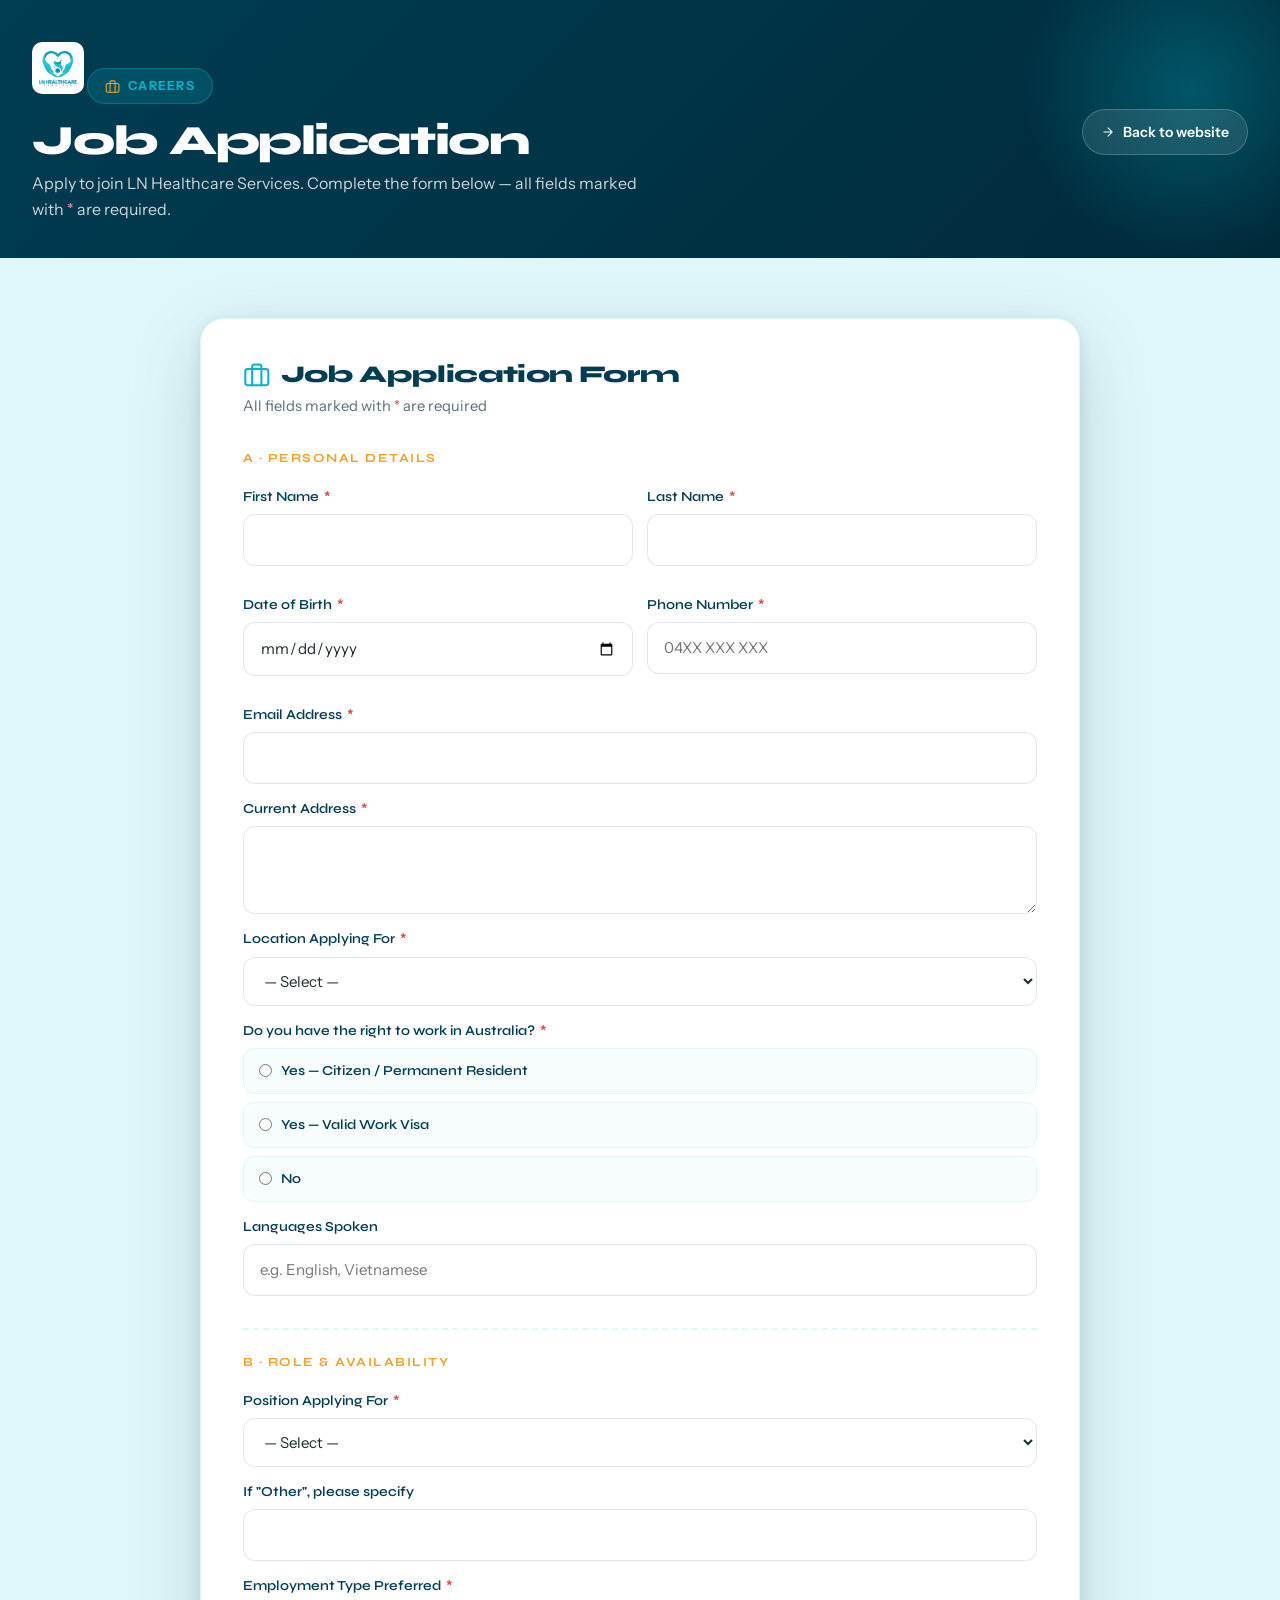
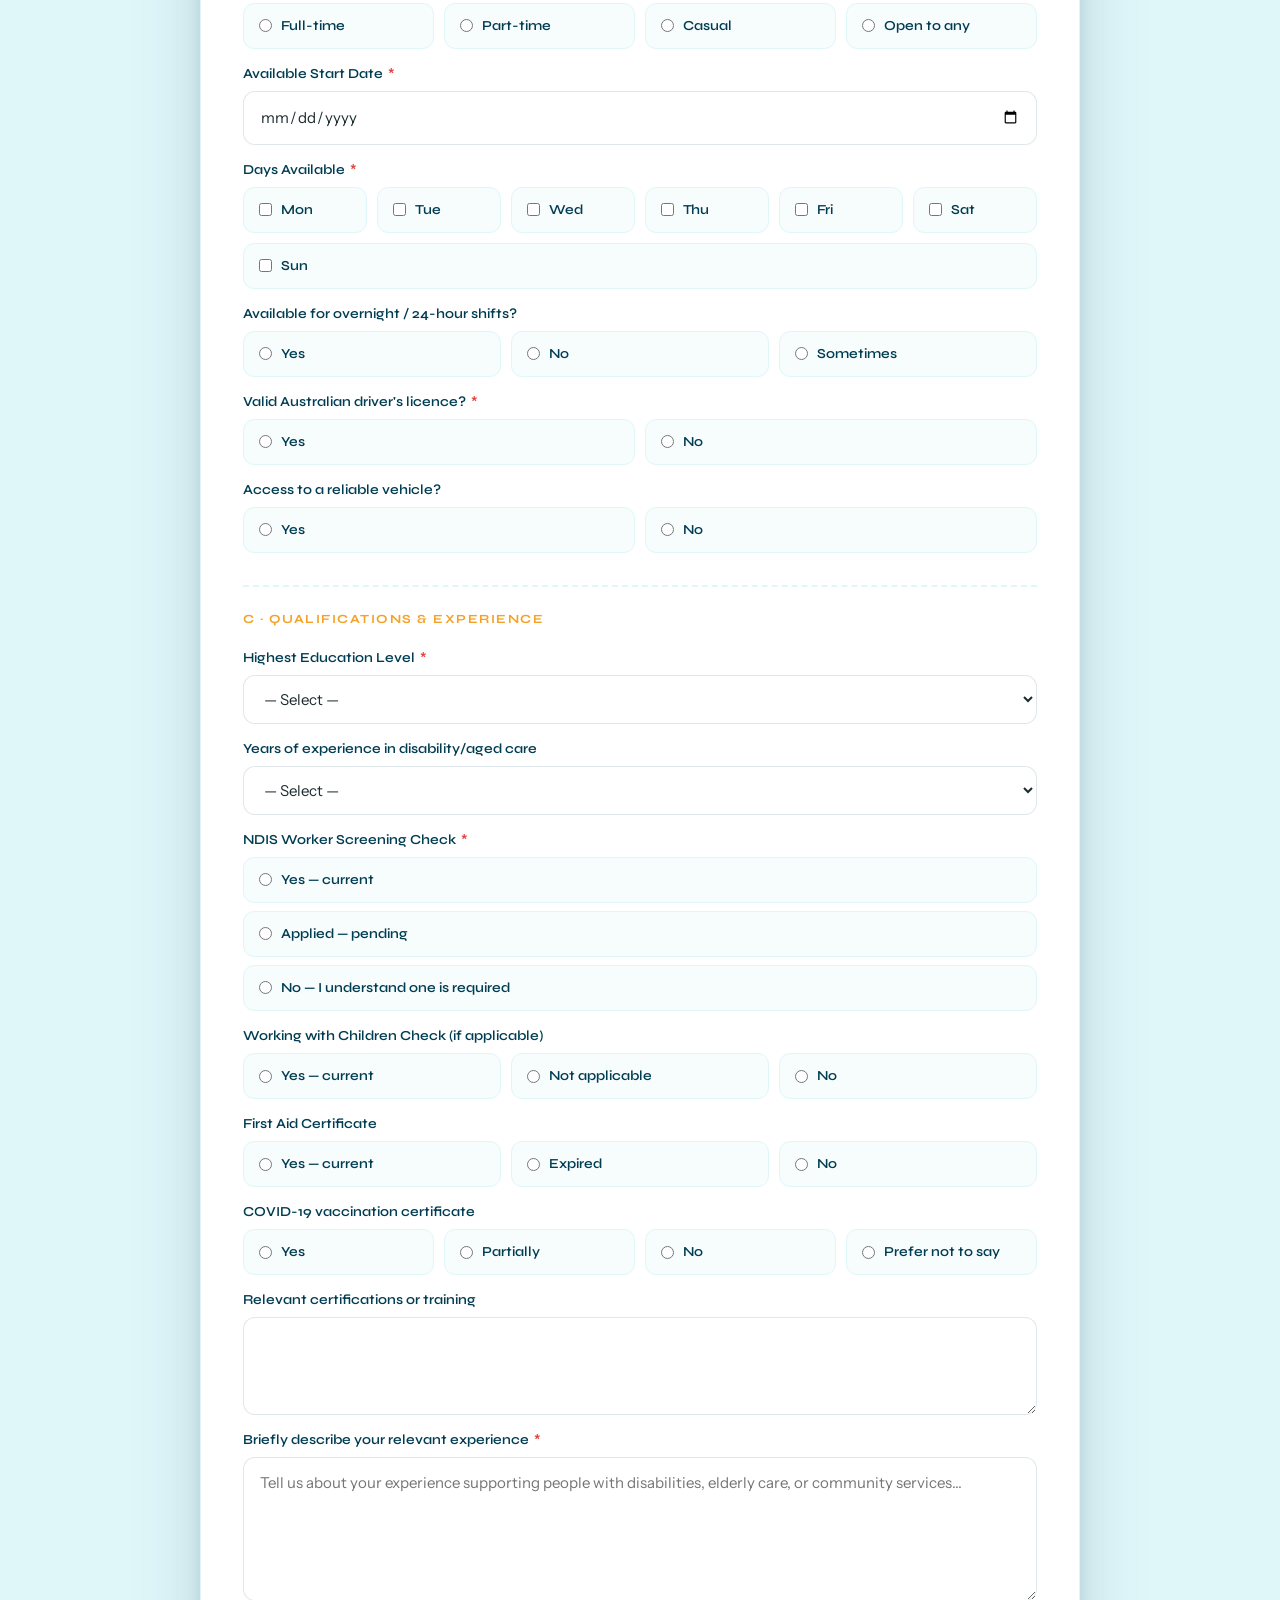
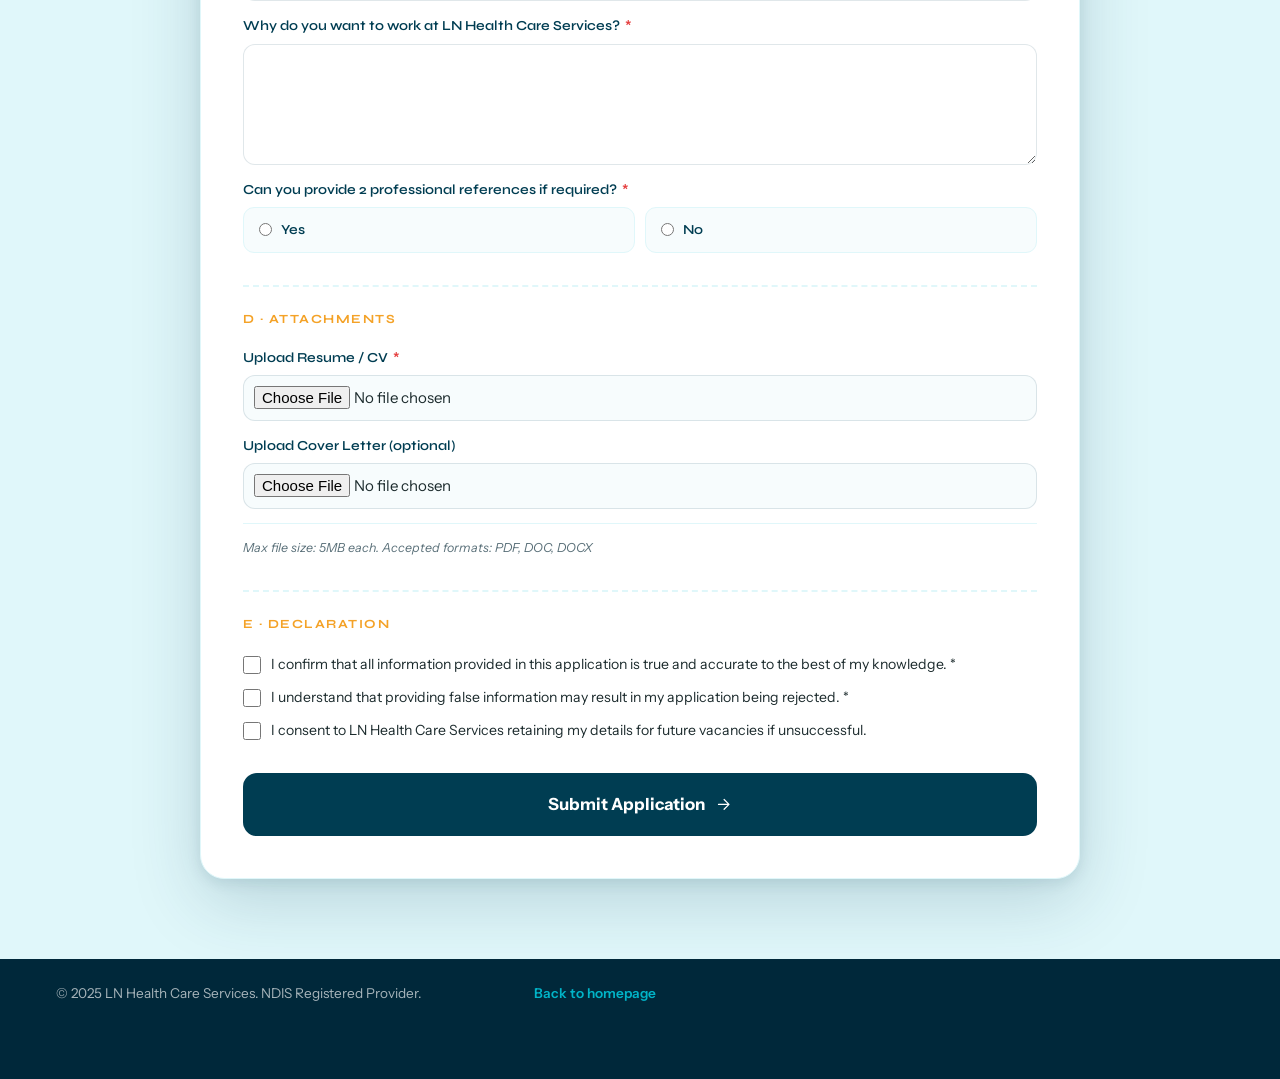
==== commit 0d332d19: "Add brand logo image to nav, mobile nav, footer, and apply page" ====
--- a/apply.html
+++ b/apply.html
@@ -26,9 +26,10 @@
 <header class="page-header">
   <div class="container">
     <div>
+      <a href="index.html" class="logo" aria-label="LN Healthcare Services home" style="margin-bottom:14px"><img src="logo.jpeg" alt="LN Healthcare Services" /></a>
       <span class="chip"><svg class="ic"><use href="#ic-briefcase"/></svg> Careers</span>
       <h1>Job Application</h1>
-      <p>Apply to join LN Health Care Services. Complete the form below — all fields marked with <span style="color:#ff9d9d">*</span> are required.</p>
+      <p>Apply to join LN Healthcare Services. Complete the form below — all fields marked with <span style="color:#ff9d9d">*</span> are required.</p>
     </div>
     <a href="index.html" class="page-back"><svg class="ic"><use href="#ic-arrow-left"/></svg> Back to website</a>
   </div>
--- a/style.css
+++ b/style.css
@@ -193,15 +193,16 @@
 }
 .nav.sc{box-shadow:0 8px 32px rgba(0,0,0,.08);background:rgba(247,252,253,.98)}
 .nav .container{display:flex;justify-content:space-between;align-items:center;padding:18px 32px}
-.logo{display:flex;align-items:center;gap:12px;font-family:'Syne',sans-serif}
-.logo-mk{
-  width:46px;height:46px;background:linear-gradient(135deg,var(--g) 0%, var(--g2) 100%);color:var(--a);
-  border-radius:13px;display:flex;align-items:center;justify-content:center;
-  font-weight:800;font-size:1.05rem;letter-spacing:-.02em;
-  box-shadow:0 4px 14px rgba(0,61,82,.18), inset 0 1px 0 rgba(255,255,255,.08);
-}
-.logo-tx{font-weight:800;color:var(--g);font-size:1.05rem;line-height:1.1}
-.logo-tx small{display:block;font-weight:500;color:var(--mt);font-size:.7rem;font-family:'Instrument Sans',sans-serif;letter-spacing:.04em}
+.logo{display:inline-flex;align-items:center;gap:10px;font-family:'Syne',sans-serif}
+.logo img{
+  height:52px;width:auto;display:block;
+  border-radius:10px;background:#fff;
+  transition:transform .35s var(--ease);
+}
+.logo:hover img{transform:scale(1.04)}
+/* on dark surfaces (mobile nav, footer) keep the white bg as an intentional badge */
+.mob-nav-top .logo img,
+footer .logo img{box-shadow:0 4px 14px rgba(0,0,0,.25)}
 
 .nav-l{display:flex;gap:6px;align-items:center}
 .nav-l a, .nav-l .nav-li > button{
@@ -240,8 +241,6 @@
 }
 .mob-nav.open{transform:translateX(0)}
 .mob-nav-top{display:flex;justify-content:space-between;align-items:center;margin-bottom:30px}
-.mob-nav-top .logo-tx{color:var(--a)}
-.mob-nav-top .logo-tx small{color:rgba(255,255,255,.6)}
 .mob-cl{
   width:44px;height:44px;border-radius:10px;background:rgba(255,255,255,.12);
   color:#fff;font-size:22px;display:flex;align-items:center;justify-content:center;
@@ -765,8 +764,6 @@
   font-family:'Syne',sans-serif;color:var(--a);font-size:1.05rem;
   margin-bottom:20px;font-weight:700;letter-spacing:.02em;
 }
-.fcol-1 .logo-tx{color:#fff}
-.fcol-1 .logo-tx small{color:rgba(255,255,255,.55)}
 .fcol-1 p{margin:18px 0;font-size:.92rem;line-height:1.65;color:rgba(255,255,255,.65)}
 .socials{display:flex;gap:10px}
 .socials a{
